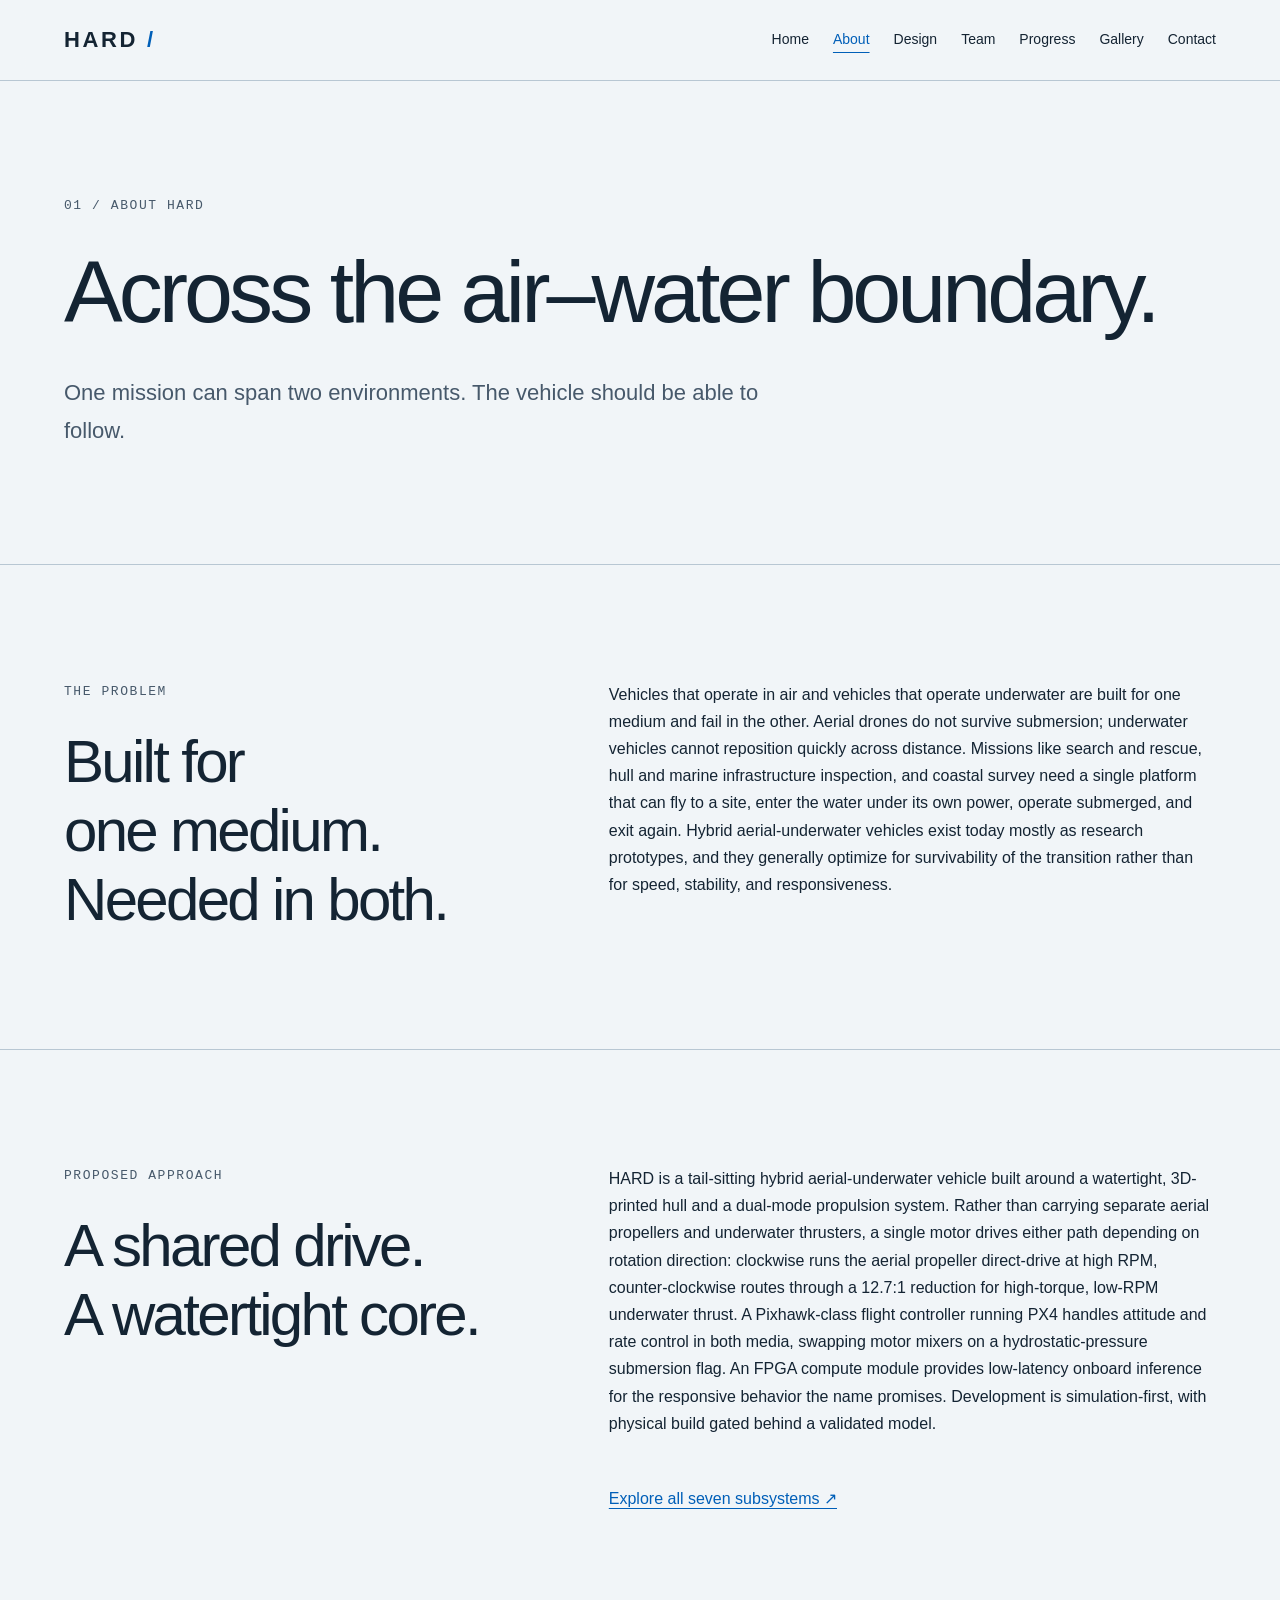
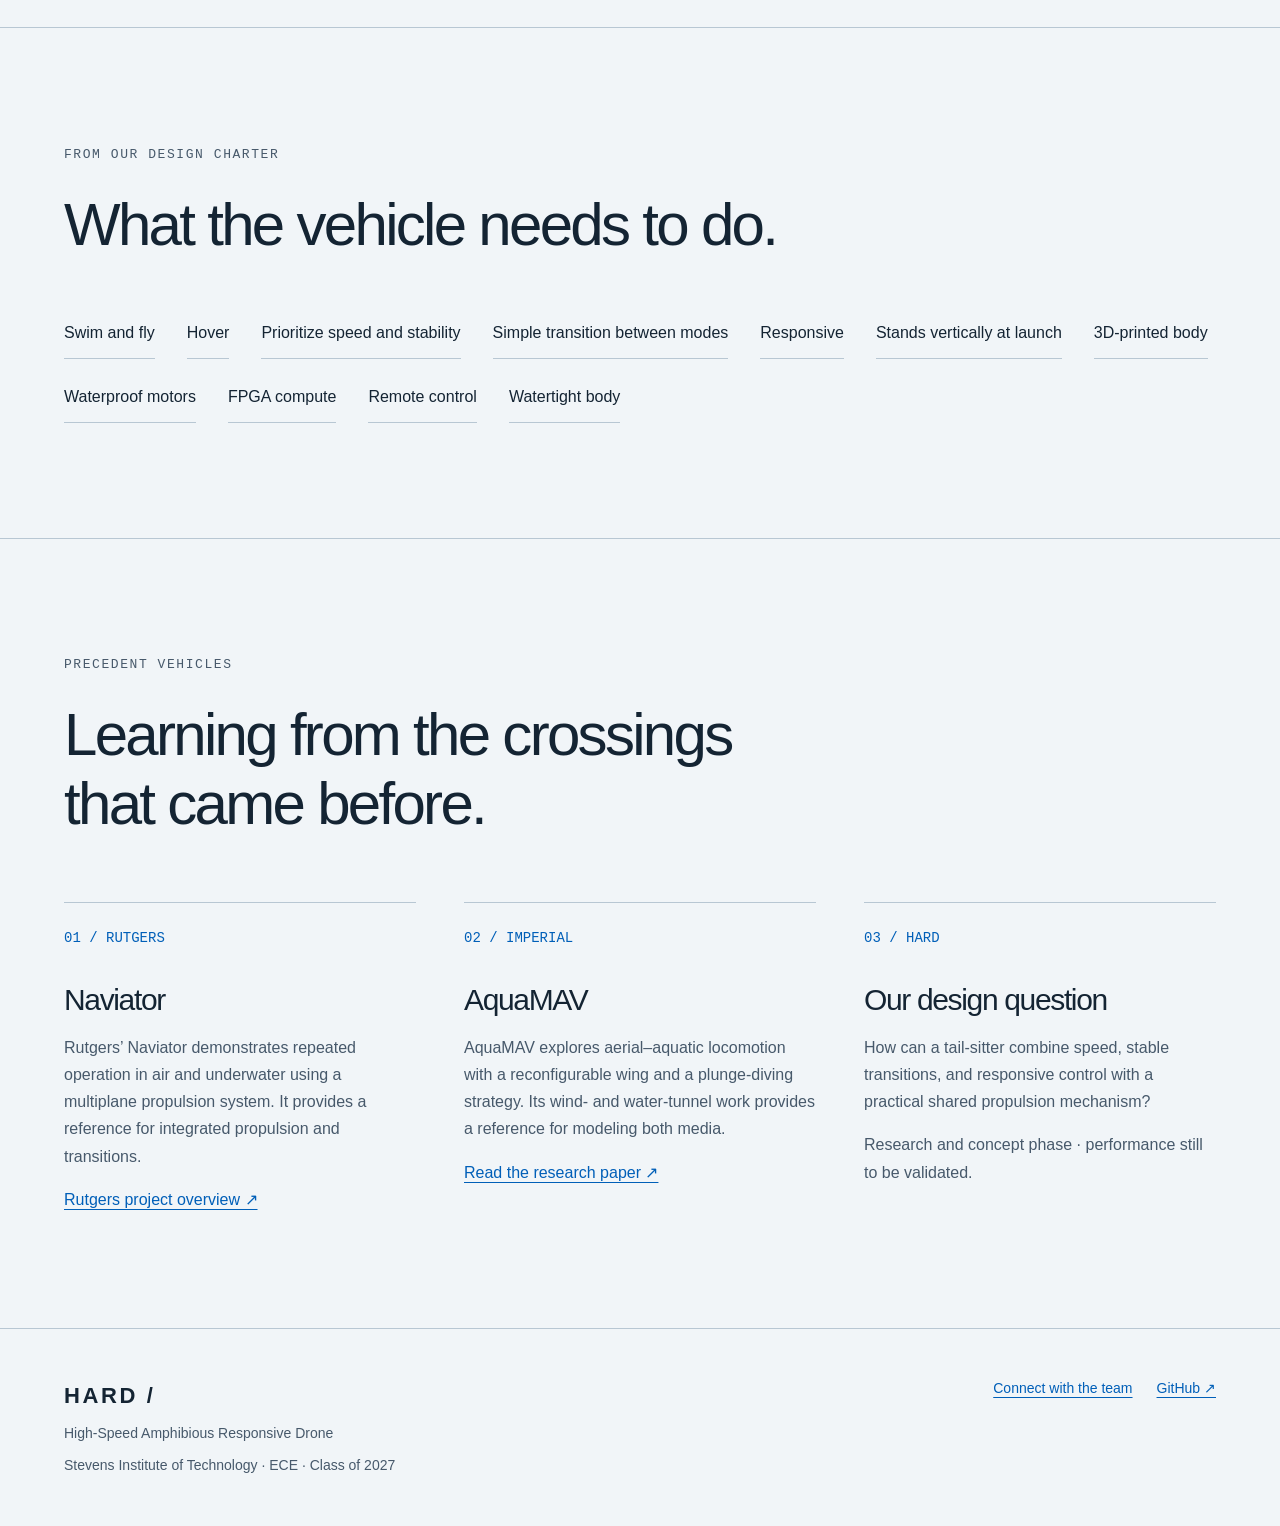
==== about.html @ c936ba47 "Build HARD senior design static website with data-driven content and accessible gallery" ====
<!doctype html>
<html lang="en">
<head>
  <meta charset="utf-8">
  <meta name="viewport" content="width=device-width, initial-scale=1">
  <title>The mission | HARD</title>
  <meta name="description" content="Why HARD is exploring an amphibious drone: the problem, proposed approach, design requirements, and aerial-underwater precedents.">
  <meta property="og:type" content="website">
  <meta property="og:title" content="The mission | HARD">
  <meta property="og:description" content="Why HARD is exploring an amphibious drone: the problem, proposed approach, design requirements, and aerial-underwater precedents.">
  <meta property="og:image" content="https://lennyyanza.github.io/hard-drone/assets/img/social-preview.png">
  <meta property="og:image:alt" content="HARD — High-Speed Amphibious Responsive Drone. Stevens Institute of Technology, Class of 2027.">
  <meta property="og:url" content="https://lennyyanza.github.io/hard-drone/about.html">
  <meta name="theme-color" content="#0a0c10">
  <link rel="canonical" href="https://lennyyanza.github.io/hard-drone/about.html">
  <link rel="icon" type="image/svg+xml" href="assets/img/favicon.svg">
  <link rel="stylesheet" href="assets/css/reset.css">
  <link rel="stylesheet" href="assets/css/theme.css">
  <link rel="stylesheet" href="assets/css/main.css">
  <script src="assets/js/include.js" defer></script>
  <script src="assets/js/reveal.js" defer></script>
</head>
<body>
  <a class="skip-link" href="#main">Skip to content</a>
  <header class="site-header" id="site-header"></header>
  <main id="main" tabindex="-1">
<section class="page-heading container">
      <p class="eyebrow">01 / About HARD</p>
      <h1>Across the air–water boundary.</h1>
      <p class="lead">One mission can span two environments. The vehicle should be able to follow.</p>
    </section>
    <section class="section rule"><div class="container split reveal"><div><p class="eyebrow">The problem</p><h2>Built for one medium.<br>Needed in both.</h2></div><div><!-- DRAFT: team to review --><p>Vehicles that operate in air and vehicles that operate underwater are built for one medium and fail in the other. Aerial drones do not survive submersion; underwater vehicles cannot reposition quickly across distance. Missions like search and rescue, hull and marine infrastructure inspection, and coastal survey need a single platform that can fly to a site, enter the water under its own power, operate submerged, and exit again. Hybrid aerial-underwater vehicles exist today mostly as research prototypes, and they generally optimize for survivability of the transition rather than for speed, stability, and responsiveness.</p></div></div></section>
    <section class="section rule"><div class="container split reveal"><div><p class="eyebrow">Proposed approach</p><h2>A shared drive.<br>A watertight core.</h2></div><div><!-- DRAFT: team to review --><p>HARD is a tail-sitting hybrid aerial-underwater vehicle built around a watertight, 3D-printed hull and a dual-mode propulsion system. Rather than carrying separate aerial propellers and underwater thrusters, a single motor drives either path depending on rotation direction: clockwise runs the aerial propeller direct-drive at high RPM, counter-clockwise routes through a 12.7:1 reduction for high-torque, low-RPM underwater thrust. A Pixhawk-class flight controller running PX4 handles attitude and rate control in both media, swapping motor mixers on a hydrostatic-pressure submersion flag. An FPGA compute module provides low-latency onboard inference for the responsive behavior the name promises. Development is simulation-first, with physical build gated behind a validated model.</p><div class="actions"><a href="design.html">Explore all seven subsystems ↗</a></div></div></div></section>
    <section class="section rule"><div class="container reveal"><p class="eyebrow">From our design charter</p><h2>What the vehicle needs to do.</h2><ul class="requirements"><li>Swim and fly</li><li>Hover</li><li>Prioritize speed and stability</li><li>Simple transition between modes</li><li>Responsive</li><li>Stands vertically at launch</li><li>3D-printed body</li><li>Waterproof motors</li><li>FPGA compute</li><li>Remote control</li><li>Watertight body</li></ul></div></section>
    <section class="section rule"><div class="container"><p class="eyebrow">Precedent vehicles</p><h2>Learning from the crossings<br>that came before.</h2><div class="feature-grid precedents">
      <article class="reveal"><span class="number">01 / RUTGERS</span><h3>Naviator</h3><p>Rutgers’ Naviator demonstrates repeated operation in air and underwater using a multiplane propulsion system. It provides a reference for integrated propulsion and transitions.</p><p><a href="https://soe.rutgers.edu/news/rutgers-inventors-receive-edison-patent-award">Rutgers project overview ↗</a></p></article>
      <article class="reveal"><span class="number">02 / IMPERIAL</span><h3>AquaMAV</h3><p>AquaMAV explores aerial–aquatic locomotion with a reconfigurable wing and a plunge-diving strategy. Its wind- and water-tunnel work provides a reference for modeling both media.</p><p><a href="https://doi.org/10.1098/rsfs.2016.0085">Read the research paper ↗</a></p></article>
      <article class="reveal"><span class="number">03 / HARD</span><h3>Our design question</h3><p>How can a tail-sitter combine speed, stable transitions, and responsive control with a practical shared propulsion mechanism?</p><p class="muted">Research and concept phase · performance still to be validated.</p></article>
    </div></div></section>
    <noscript><div class="container section"><p>This site uses JavaScript to load navigation, team, gallery, design, and progress data. Please enable JavaScript to see that content.</p><p><a href="index.html">Home</a> · <a href="about.html">About</a> · <a href="design.html">Design</a> · <a href="team.html">Team</a> · <a href="progress.html">Progress</a> · <a href="gallery.html">Gallery</a> · <a href="contact.html">Contact</a></p></div></noscript>
  </main>
  <footer class="site-footer" id="site-footer"></footer>
</body>
</html>
---- assets/css/theme.css ----
/* Palette: edit these semantic colors to restyle the entire site. */
:root {
  color-scheme: dark;
  --canvas: #0a0c10;
  --hero-canvas: #0a0c10;
  --surface: #101720;
  --text: #e9edf2;
  --muted: #a9b5c4;
  --accent: #4da6ff;
  --line: #303d4c;
  --nav-bg: #0a0c10e8;
  --mesh: #163d60;
  --mesh-deep: #102736;
  --overlay: #05080deF;
  --hero-text: #e9edf2;
  --hero-muted: #b7c8d9;
  --hero-line: #3b607a;
  --hero-accent: #74bdff;
  --transparent: transparent;
  /* Type: system fonts only; sizes respond without a build step. */
  --font: -apple-system, BlinkMacSystemFont, "Segoe UI", sans-serif;
  --mono: ui-monospace, SFMono-Regular, Consolas, monospace;
  --text-xs: 0.8125rem;
  --text-sm: 0.875rem;
  --text-base: 1rem;
  --text-lead: clamp(1.125rem, 2vw, 1.375rem);
  --text-h3: clamp(1.375rem, 3vw, 1.875rem);
  --text-h2: clamp(2rem, 4.8vw, 3.75rem);
  --text-title: clamp(2.75rem, 7vw, 5.5rem);
  --text-hero: clamp(2.5rem, 8vw, 6.5rem);
  --weight-light: 300;
  --weight-normal: 400;
  --weight-medium: 500;
  --weight-bold: 600;
  --leading-tight: 1.05;
  --leading-heading: 1.15;
  --leading-body: 1.7;
  --tracking-tight: -0.045em;
  --tracking-label: 0.12em;
  /* Spacing, dimensions, and rules: use these in main.css. */
  --zero: 0;
  --space-1: 0.25rem;
  --space-2: 0.5rem;
  --space-3: 0.75rem;
  --space-4: 1rem;
  --space-5: 1.5rem;
  --space-6: 2rem;
  --space-7: 3rem;
  --space-8: 4rem;
  --space-9: 6rem;
  --space-10: 8rem;
  --gutter: clamp(1.25rem, 5vw, 4rem);
  --section-space: clamp(4rem, 9vw, 8rem);
  --content-width: 75rem;
  --copy-width: 45rem;
  --hero-copy: 58rem;
  --nav-height: 5rem;
  --control-size: 2.75rem;
  --rule: 1px;
  --focus-width: 2px;
  --focus-offset: 5px;
  --radius: 0.25rem;
  --pill: 100vmax;
  --reveal-offset: 20px;
  --drift-x: 1.25rem;
  --drift-y: -0.75rem;
  --duration-fast: 180ms;
  --duration-reveal: 600ms;
  --duration-drift: 16000ms;
  --ease: cubic-bezier(0.2, 0.65, 0.3, 1);
  --hero-height: 53rem;
  --hero-min-height: 46rem;
  --hero-graphic: 49rem;
  --hero-graphic-mobile: 30rem;
  --hero-graphic-offset: -13rem;
  --hero-graphic-top: 5rem;
  --hero-graphic-top-mobile: 9rem;
  --grid-size: 3rem;
  --dialog-width: 68rem;
}
/* Light mode changes tokens only; hero retains its deliberate deep-water palette. */
@media (prefers-color-scheme: light) {
  :root {
    color-scheme: light;
    --canvas: #f1f5f8;
    --surface: #e3ebf1;
    --text: #142433;
    --muted: #47596b;
    --accent: #005fb8;
    --line: #b8c7d3;
    --nav-bg: #f1f5f8ed;
  }
}
---- assets/css/main.css ----
/* Foundation: global type, links, and keyboard navigation. */
html { scroll-behavior: smooth; scroll-padding-top: var(--nav-height); }
body { background: var(--canvas); color: var(--text); font: var(--text-base)/var(--leading-body) var(--font); }
a { color: var(--accent); text-underline-offset: var(--space-1); }
a:hover { text-decoration-thickness: var(--focus-width); }
:focus-visible { outline: var(--focus-width) solid var(--accent); outline-offset: var(--focus-offset); }
button { color: inherit; }
h1, h2, h3 { font-weight: var(--weight-light); line-height: var(--leading-heading); letter-spacing: var(--tracking-tight); text-wrap: balance; }
h1 { font-size: var(--text-title); }
h2 { font-size: var(--text-h2); }
h3 { font-size: var(--text-h3); }
p { max-width: var(--copy-width); }
p + p { margin-top: var(--space-5); }
.container { width: min(calc(100% - var(--gutter) * 2), var(--content-width)); margin-inline: auto; }
.section { padding-block: var(--section-space); }
.rule { border-top: var(--rule) solid var(--line); }
.eyebrow { color: var(--muted); font: var(--text-xs)/var(--leading-body) var(--mono); letter-spacing: var(--tracking-label); text-transform: uppercase; margin-bottom: var(--space-5); }
.lead { color: var(--muted); font-size: var(--text-lead); margin-top: var(--space-6); }
.muted { color: var(--muted); }
.skip-link { position: fixed; top: var(--space-4); left: var(--space-4); z-index: 100; padding: var(--space-3) var(--space-5); background: var(--canvas); transform: translateY(-200%); }
.skip-link:focus { transform: translateY(0); }
/* Shared header: all page links are edited in partials/header.html. */
.site-header { position: fixed; inset: var(--zero) var(--zero) auto; z-index: 20; min-height: var(--nav-height); background: var(--canvas); border-bottom: var(--rule) solid var(--transparent); transition: background var(--duration-fast), border-color var(--duration-fast); }
.home .site-header:not(.is-scrolled):not(.menu-open) { background: var(--transparent); color: var(--hero-text); }
.site-header.is-scrolled { background: var(--nav-bg); backdrop-filter: blur(var(--space-3)); border-color: var(--line); }
.nav-shell { min-height: var(--nav-height); display: flex; align-items: center; justify-content: space-between; gap: var(--space-5); }
.brand { font-size: var(--text-lead); font-weight: var(--weight-bold); color: inherit; text-decoration: none; letter-spacing: var(--tracking-label); }
.brand span { color: var(--accent); }
.nav-links { display: none; list-style: none; margin: var(--zero); padding: var(--space-4) var(--gutter) var(--space-6); position: absolute; top: 100%; left: var(--zero); width: 100%; background: var(--canvas); color: var(--text); border-bottom: var(--rule) solid var(--line); }
.nav-links.is-open { display: grid; gap: var(--space-2); }
.nav-links a { display: block; padding-block: var(--space-2); color: inherit; text-decoration: none; font-size: var(--text-sm); }
.nav-links a[aria-current] { color: var(--accent); text-decoration: underline; text-underline-offset: var(--space-2); }
.menu-toggle { background: var(--transparent); border: var(--rule) solid var(--line); padding: var(--space-2) var(--space-4); border-radius: var(--radius); min-height: var(--control-size); }
/* Hero: a media wrapper makes the generated scene replaceable in one line. */
.hero { position: relative; overflow: hidden; min-height: var(--hero-min-height); height: min(100svh, var(--hero-height)); background: var(--hero-canvas); color: var(--hero-text); display: flex; align-items: center; }
.hero-media { position: absolute; inset: var(--zero); overflow: hidden; }
.hero-media > video, .hero-media > img:not(.hero-wireframe) { width: 100%; height: 100%; object-fit: cover; }
.hero-mesh { position: absolute; inset: var(--zero); background: radial-gradient(ellipse at 80% 36%, var(--mesh), var(--transparent) 53%), radial-gradient(ellipse at 55% 100%, var(--mesh-deep), var(--transparent) 65%); animation: mesh-drift var(--duration-drift) ease-in-out infinite alternate; }
.hero-wireframe { position: absolute; width: var(--hero-graphic-mobile); max-width: none; right: var(--hero-graphic-offset); top: var(--hero-graphic-top-mobile); opacity: 0.65; animation: wire-drift var(--duration-drift) ease-in-out infinite alternate; }
.hero-boundary { position: absolute; top: 61%; width: 100%; border-top: var(--rule) solid var(--hero-line); height: 39%; background: linear-gradient(var(--transparent), var(--mesh-deep)); }
.hero-content { position: relative; z-index: 1; padding-top: var(--space-9); padding-bottom: var(--space-10); pointer-events: none; }
.hero-content a { pointer-events: auto; }
.hero h1 { font-size: var(--text-hero); max-width: var(--hero-copy); line-height: var(--leading-tight); }
.hero h1 em { color: var(--hero-accent); font-style: normal; }
.hero .eyebrow, .hero .lead { color: var(--hero-muted); }
.hero .lead { max-width: var(--copy-width); font-size: var(--text-base); }
.hero-meta { position: absolute; inset: auto var(--zero) var(--space-6); display: flex; justify-content: space-between; flex-wrap: wrap; gap: var(--space-3); font: var(--text-xs)/var(--leading-body) var(--mono); color: var(--hero-muted); }
.actions { display: flex; flex-wrap: wrap; gap: var(--space-5); margin-top: var(--space-7); }
.button { display: inline-flex; align-items: center; justify-content: center; gap: var(--space-5); min-height: var(--control-size); padding: var(--space-3) var(--space-5); border: var(--rule) solid var(--line); border-radius: var(--radius); color: var(--text); background: var(--transparent); text-decoration: none; font-size: var(--text-sm); }
.button-primary { color: var(--canvas); background: var(--accent); border-color: var(--accent); }
.hero .button { color: var(--hero-text); border-color: var(--hero-line); }
.hero .button-primary { background: var(--hero-accent); color: var(--hero-canvas); }
/* Editorial layout: separate content with space and hairline rules. */
.page-heading { padding-top: calc(var(--nav-height) + var(--section-space)); padding-bottom: var(--section-space); }
.split { display: grid; gap: var(--space-7); }
.stack > * + * { margin-top: var(--space-6); }
.feature-grid { display: grid; gap: var(--space-7); margin-top: var(--space-8); }
.feature-grid article { border-top: var(--rule) solid var(--line); padding-top: var(--space-5); }
.feature-grid p { color: var(--muted); margin-top: var(--space-4); }
.number { display: block; color: var(--accent); font: var(--text-sm)/var(--leading-body) var(--mono); margin-bottom: var(--space-6); }
.requirements { list-style: none; display: flex; flex-wrap: wrap; gap: var(--space-3) var(--space-6); margin: var(--space-7) var(--zero) var(--zero); padding: var(--zero); }
.requirements li { padding-block: var(--space-3); border-bottom: var(--rule) solid var(--line); }
.subsystem { padding-block: var(--space-7); border-top: var(--rule) solid var(--line); display: grid; gap: var(--space-6); scroll-margin-top: var(--nav-height); }
.subsystem p { color: var(--muted); }
.subsystem .summary { color: var(--text); font-size: var(--text-lead); margin-bottom: var(--space-5); }
.subsystem-nav { display: flex; flex-wrap: wrap; gap: var(--space-3) var(--space-6); margin-top: var(--space-7); }
/* Team: initial portraits can be replaced by photos in data/team.json. */
.team-grid { display: grid; gap: var(--space-8) var(--space-6); }
.portrait { position: relative; background: var(--surface); aspect-ratio: 1; display: grid; place-items: center; margin-bottom: var(--space-6); overflow: hidden; }
.portrait img { width: 100%; height: 100%; object-fit: cover; position: absolute; inset: var(--zero); }
.initials { font-size: var(--text-title); color: var(--muted); font-weight: var(--weight-light); }
.team-card .eyebrow { margin: var(--space-3) var(--zero); }
.team-card .profile-link { display: inline-block; padding-block: var(--space-3); margin-top: var(--space-3); }
/* Timeline: statuses include words, so color is never the sole signal. */
.timeline { list-style: none; padding: var(--zero); margin: var(--zero); }
.milestone { border-top: var(--rule) solid var(--line); padding-block: var(--space-6); display: grid; gap: var(--space-5); }
.milestone p { margin-top: var(--space-3); color: var(--muted); }
.status { display: inline-block; font: var(--text-sm)/var(--leading-body) var(--mono); color: var(--muted); margin-top: var(--space-3); }
.status.complete, .status.in-progress { color: var(--accent); }
/* Gallery: filter buttons, technical placeholders, and native modal dialog. */
.filters { display: flex; flex-wrap: wrap; gap: var(--space-2); margin-bottom: var(--space-6); }
.filter { border: var(--rule) solid var(--line); background: var(--transparent); padding: var(--space-2) var(--space-5); border-radius: var(--pill); min-height: var(--control-size); }
.filter[aria-pressed="true"] { background: var(--accent); color: var(--canvas); border-color: var(--accent); }
.gallery-count { color: var(--muted); font-size: var(--text-sm); margin-bottom: var(--space-6); }
.gallery-grid { display: grid; gap: var(--space-7) var(--space-6); }
.gallery-open { display: block; border: var(--zero); padding: var(--zero); width: 100%; background: var(--surface); }
.blueprint { display: grid; place-items: center; aspect-ratio: 4 / 3; background-color: var(--surface); background-image: linear-gradient(var(--line) var(--rule), var(--transparent) var(--rule)), linear-gradient(90deg, var(--line) var(--rule), var(--transparent) var(--rule)); background-size: var(--grid-size) var(--grid-size); color: var(--muted); }
.blueprint img { width: 100%; height: 100%; object-fit: cover; }
.gallery-grid figcaption { margin-top: var(--space-4); color: var(--muted); font-size: var(--text-sm); }
.lightbox { width: min(calc(100% - var(--gutter)), var(--dialog-width)); max-height: 90svh; padding: var(--space-5); background: var(--canvas); color: var(--text); border: var(--rule) solid var(--line); border-radius: var(--radius); }
.lightbox::backdrop { background: var(--overlay); }
.lightbox-bar { display: flex; align-items: center; justify-content: space-between; gap: var(--space-5); margin-bottom: var(--space-4); }
.lightbox h2 { font-size: var(--text-lead); }
.lightbox .blueprint { aspect-ratio: auto; min-height: 35svh; }
.lightbox img { max-height: 65svh; width: 100%; object-fit: contain; }
.lightbox figcaption { margin-top: var(--space-4); }
.lightbox-controls { display: flex; justify-content: space-between; gap: var(--space-4); margin-top: var(--space-5); }
body.modal-open { overflow: hidden; }
/* Shared footer and useful empty/error states. */
.site-footer { border-top: var(--rule) solid var(--line); padding-block: var(--space-7); }
.footer-grid { display: flex; flex-wrap: wrap; justify-content: space-between; gap: var(--space-6); }
.footer-grid p { color: var(--muted); font-size: var(--text-sm); margin-top: var(--space-2); }
.footer-links { display: flex; flex-wrap: wrap; gap: var(--space-5); align-items: flex-start; font-size: var(--text-sm); }
.load-error { padding-block: var(--space-5); color: var(--muted); }
/* Motion stays progressive: content is visible if JavaScript fails. */
.reveal.is-pending { opacity: 0; transform: translateY(var(--reveal-offset)); }
.reveal { transition: opacity var(--duration-reveal) var(--ease), transform var(--duration-reveal) var(--ease); }
@keyframes mesh-drift { to { transform: scale(1.08) translateX(var(--drift-x)); } }
@keyframes wire-drift { to { transform: translate(var(--drift-x), var(--drift-y)) rotate(2deg); } }
/* Layout breakpoint: 768px matches the navigation media query in include.js. */
@media (min-width: 768px) {
  .menu-toggle { display: none; }
  .nav-links, .nav-links.is-open { display: flex; position: static; width: auto; background: var(--transparent); color: inherit; border: var(--zero); padding: var(--zero); gap: var(--space-5); }
  .split { grid-template-columns: 0.85fr 1.15fr; gap: var(--space-9); }
  .feature-grid { grid-template-columns: repeat(3, 1fr); }
  .team-grid, .gallery-grid { grid-template-columns: repeat(2, 1fr); }
  .subsystem { grid-template-columns: 1fr 1.4fr; gap: var(--space-8); }
  .milestone { grid-template-columns: 1fr 2fr; }
  .hero-wireframe { width: var(--hero-graphic); right: var(--zero); top: var(--hero-graphic-top); }
}
/* Respect motion preferences for all transitions and decorative animation. */
@media (prefers-reduced-motion: reduce) {
  html { scroll-behavior: auto; }
  *, *::before, *::after { animation: none !important; transition: none !important; }
  .reveal.is-pending { opacity: 1; transform: none; }
}

/* Data section headings stay subordinate to page titles. */
.team-card h2, .milestone h2, .subsystem h2 { font-size: var(--text-h3); }
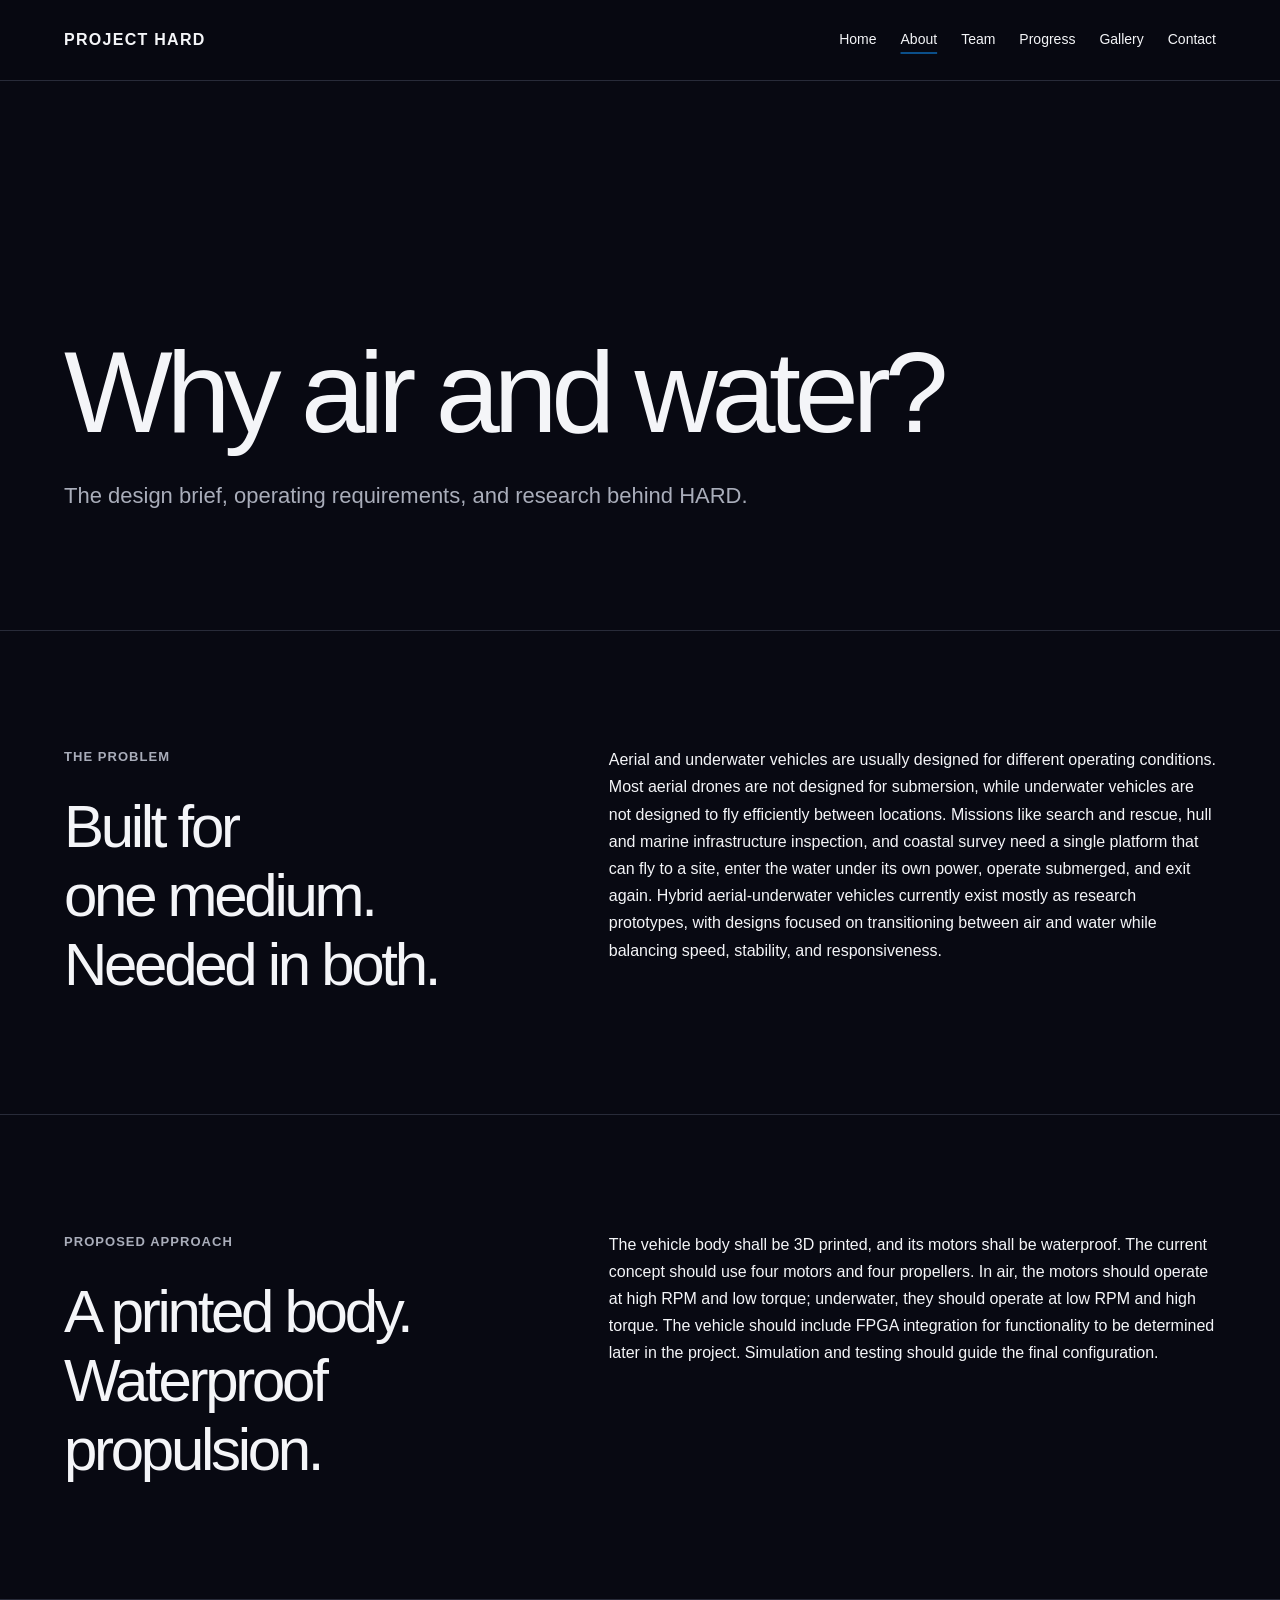
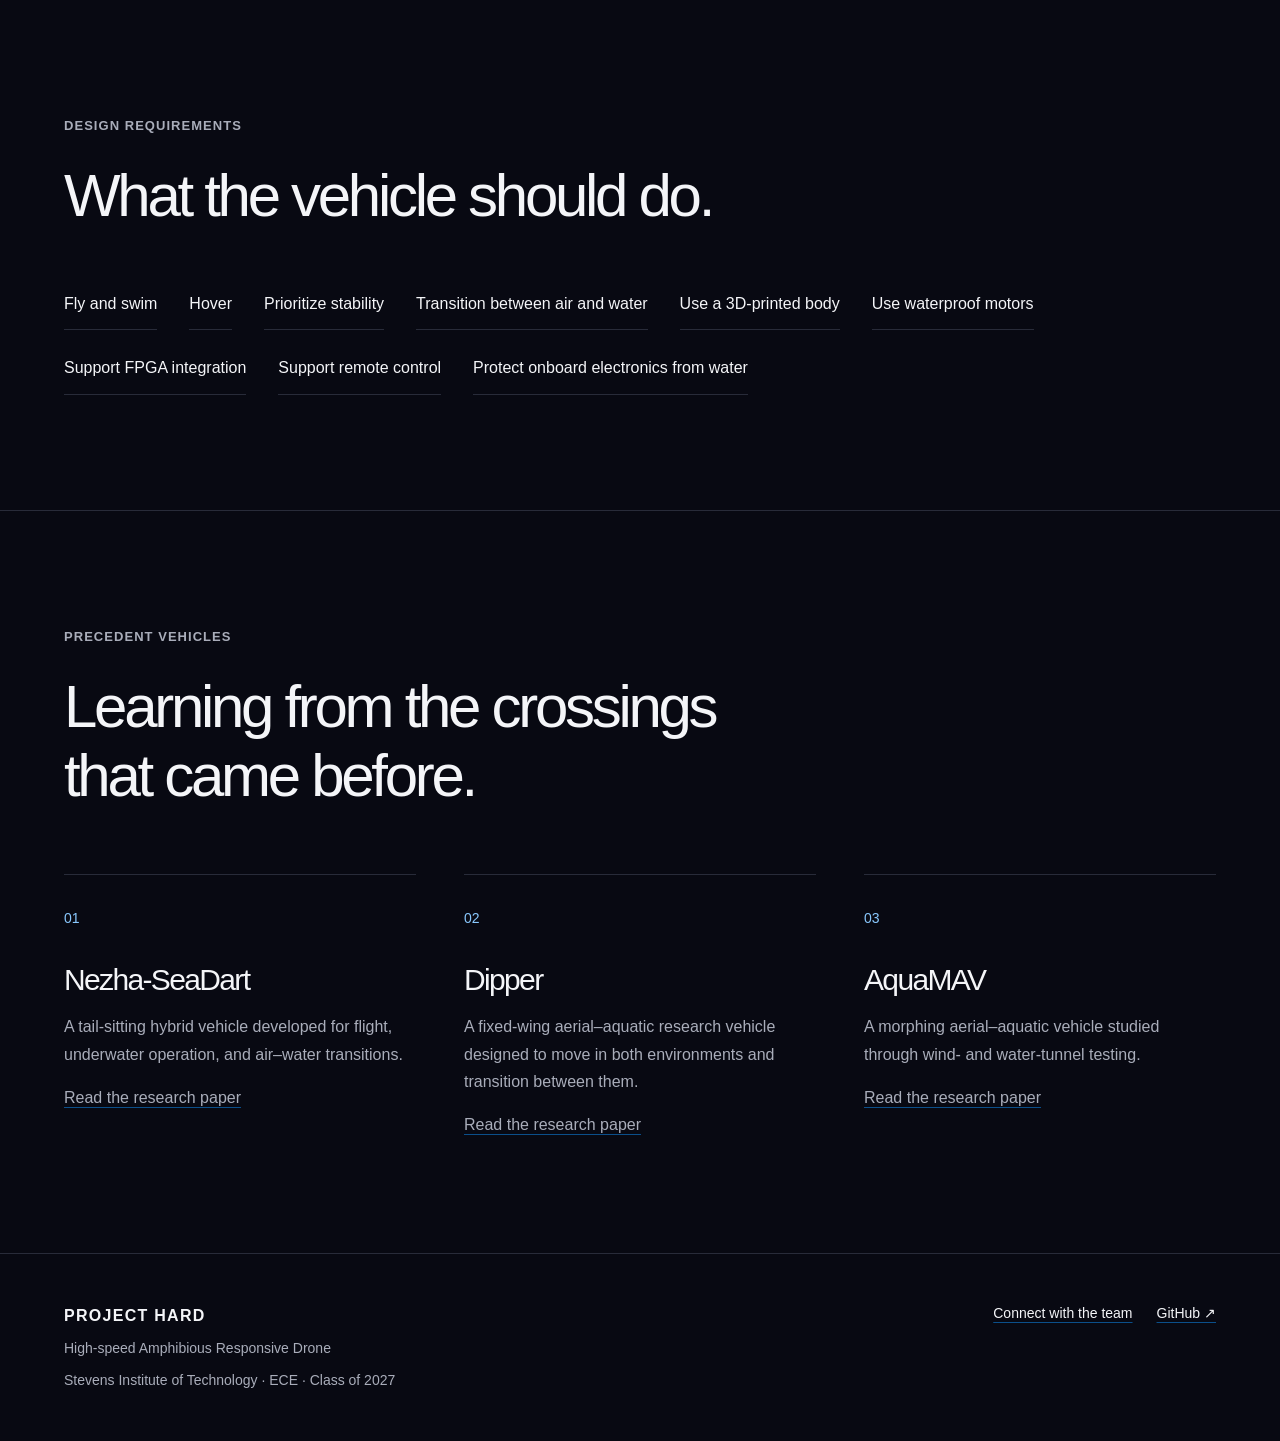
==== commit 9e519ba9: "Refresh project site design and content" ====
--- a/about.html
+++ b/about.html
@@ -8,11 +8,11 @@
   <meta property="og:type" content="website">
   <meta property="og:title" content="The mission | HARD">
   <meta property="og:description" content="Why HARD is exploring an amphibious drone: the problem, proposed approach, design requirements, and aerial-underwater precedents.">
-  <meta property="og:image" content="https://lennyyanza.github.io/hard-drone/assets/img/social-preview.png">
-  <meta property="og:image:alt" content="HARD — High-Speed Amphibious Responsive Drone. Stevens Institute of Technology, Class of 2027.">
-  <meta property="og:url" content="https://lennyyanza.github.io/hard-drone/about.html">
-  <meta name="theme-color" content="#0a0c10">
-  <link rel="canonical" href="https://lennyyanza.github.io/hard-drone/about.html">
+  <meta property="og:image" content="https://lennyyanza.github.io/teamhard/assets/img/social-preview.png">
+  <meta property="og:image:alt" content="HARD — High-speed Amphibious Responsive Drone. Stevens Institute of Technology, Class of 2027.">
+  <meta property="og:url" content="https://lennyyanza.github.io/teamhard/about.html">
+  <meta name="theme-color" content="#080912">
+  <link rel="canonical" href="https://lennyyanza.github.io/teamhard/about.html">
   <link rel="icon" type="image/svg+xml" href="assets/img/favicon.svg">
   <link rel="stylesheet" href="assets/css/reset.css">
   <link rel="stylesheet" href="assets/css/theme.css">
@@ -25,19 +25,18 @@
   <header class="site-header" id="site-header"></header>
   <main id="main" tabindex="-1">
 <section class="page-heading container">
-      <p class="eyebrow">01 / About HARD</p>
-      <h1>Across the air–water boundary.</h1>
-      <p class="lead">One mission can span two environments. The vehicle should be able to follow.</p>
+      <h1>Why air and water?</h1>
+      <p class="lead">The design brief, operating requirements, and research behind HARD.</p>
     </section>
-    <section class="section rule"><div class="container split reveal"><div><p class="eyebrow">The problem</p><h2>Built for one medium.<br>Needed in both.</h2></div><div><!-- DRAFT: team to review --><p>Vehicles that operate in air and vehicles that operate underwater are built for one medium and fail in the other. Aerial drones do not survive submersion; underwater vehicles cannot reposition quickly across distance. Missions like search and rescue, hull and marine infrastructure inspection, and coastal survey need a single platform that can fly to a site, enter the water under its own power, operate submerged, and exit again. Hybrid aerial-underwater vehicles exist today mostly as research prototypes, and they generally optimize for survivability of the transition rather than for speed, stability, and responsiveness.</p></div></div></section>
-    <section class="section rule"><div class="container split reveal"><div><p class="eyebrow">Proposed approach</p><h2>A shared drive.<br>A watertight core.</h2></div><div><!-- DRAFT: team to review --><p>HARD is a tail-sitting hybrid aerial-underwater vehicle built around a watertight, 3D-printed hull and a dual-mode propulsion system. Rather than carrying separate aerial propellers and underwater thrusters, a single motor drives either path depending on rotation direction: clockwise runs the aerial propeller direct-drive at high RPM, counter-clockwise routes through a 12.7:1 reduction for high-torque, low-RPM underwater thrust. A Pixhawk-class flight controller running PX4 handles attitude and rate control in both media, swapping motor mixers on a hydrostatic-pressure submersion flag. An FPGA compute module provides low-latency onboard inference for the responsive behavior the name promises. Development is simulation-first, with physical build gated behind a validated model.</p><div class="actions"><a href="design.html">Explore all seven subsystems ↗</a></div></div></div></section>
-    <section class="section rule"><div class="container reveal"><p class="eyebrow">From our design charter</p><h2>What the vehicle needs to do.</h2><ul class="requirements"><li>Swim and fly</li><li>Hover</li><li>Prioritize speed and stability</li><li>Simple transition between modes</li><li>Responsive</li><li>Stands vertically at launch</li><li>3D-printed body</li><li>Waterproof motors</li><li>FPGA compute</li><li>Remote control</li><li>Watertight body</li></ul></div></section>
+    <section class="section rule"><div class="container split reveal"><div><p class="eyebrow">The problem</p><h2>Built for one medium.<br>Needed in both.</h2></div><div><!-- DRAFT: team to review --><p>Aerial and underwater vehicles are usually designed for different operating conditions. Most aerial drones are not designed for submersion, while underwater vehicles are not designed to fly efficiently between locations. Missions like search and rescue, hull and marine infrastructure inspection, and coastal survey need a single platform that can fly to a site, enter the water under its own power, operate submerged, and exit again. Hybrid aerial-underwater vehicles currently exist mostly as research prototypes, with designs focused on transitioning between air and water while balancing speed, stability, and responsiveness.</p></div></div></section>
+    <section class="section rule"><div class="container split reveal"><div><p class="eyebrow">Proposed approach</p><h2>A printed body.<br>Waterproof propulsion.</h2></div><div><!-- DRAFT: team to review --><p>The vehicle body shall be 3D printed, and its motors shall be waterproof. The current concept should use four motors and four propellers. In air, the motors should operate at high RPM and low torque; underwater, they should operate at low RPM and high torque. The vehicle should include FPGA integration for functionality to be determined later in the project. Simulation and testing should guide the final configuration.</p></div></div></section>
+    <section class="section rule"><div class="container reveal"><p class="eyebrow">Design requirements</p><h2>What the vehicle should do.</h2><ul class="requirements"><li>Fly and swim</li><li>Hover</li><li>Prioritize stability</li><li>Transition between air and water</li><li>Use a 3D-printed body</li><li>Use waterproof motors</li><li>Support FPGA integration</li><li>Support remote control</li><li>Protect onboard electronics from water</li></ul></div></section>
     <section class="section rule"><div class="container"><p class="eyebrow">Precedent vehicles</p><h2>Learning from the crossings<br>that came before.</h2><div class="feature-grid precedents">
-      <article class="reveal"><span class="number">01 / RUTGERS</span><h3>Naviator</h3><p>Rutgers’ Naviator demonstrates repeated operation in air and underwater using a multiplane propulsion system. It provides a reference for integrated propulsion and transitions.</p><p><a href="https://soe.rutgers.edu/news/rutgers-inventors-receive-edison-patent-award">Rutgers project overview ↗</a></p></article>
-      <article class="reveal"><span class="number">02 / IMPERIAL</span><h3>AquaMAV</h3><p>AquaMAV explores aerial–aquatic locomotion with a reconfigurable wing and a plunge-diving strategy. Its wind- and water-tunnel work provides a reference for modeling both media.</p><p><a href="https://doi.org/10.1098/rsfs.2016.0085">Read the research paper ↗</a></p></article>
-      <article class="reveal"><span class="number">03 / HARD</span><h3>Our design question</h3><p>How can a tail-sitter combine speed, stable transitions, and responsive control with a practical shared propulsion mechanism?</p><p class="muted">Research and concept phase · performance still to be validated.</p></article>
+      <article class="reveal"><span class="number">01</span><h3>Nezha-SeaDart</h3><p>A tail-sitting hybrid vehicle developed for flight, underwater operation, and air–water transitions.</p><p><a href="https://doi.org/10.1002/rob.22399">Read the research paper</a></p></article>
+      <article class="reveal"><span class="number">02</span><h3>Dipper</h3><p>A fixed-wing aerial–aquatic research vehicle designed to move in both environments and transition between them.</p><p><a href="https://doi.org/10.15607/RSS.2021.XVII.048">Read the research paper</a></p></article>
+      <article class="reveal"><span class="number">03</span><h3>AquaMAV</h3><p>A morphing aerial–aquatic vehicle studied through wind- and water-tunnel testing.</p><p><a href="https://doi.org/10.1098/rsfs.2016.0085">Read the research paper</a></p></article>
     </div></div></section>
-    <noscript><div class="container section"><p>This site uses JavaScript to load navigation, team, gallery, design, and progress data. Please enable JavaScript to see that content.</p><p><a href="index.html">Home</a> · <a href="about.html">About</a> · <a href="design.html">Design</a> · <a href="team.html">Team</a> · <a href="progress.html">Progress</a> · <a href="gallery.html">Gallery</a> · <a href="contact.html">Contact</a></p></div></noscript>
+    <noscript><div class="container section"><p>This site uses JavaScript to load navigation, team, gallery, and progress data. Please enable JavaScript to see that content.</p><p><a href="index.html">Home</a> · <a href="about.html">About</a> · <a href="team.html">Team</a> · <a href="progress.html">Progress</a> · <a href="gallery.html">Gallery</a> · <a href="contact.html">Contact</a></p></div></noscript>
   </main>
   <footer class="site-footer" id="site-footer"></footer>
 </body>
--- a/assets/css/theme.css
+++ b/assets/css/theme.css
@@ -1,42 +1,43 @@
 /* Palette: edit these semantic colors to restyle the entire site. */
 :root {
   color-scheme: dark;
-  --canvas: #0a0c10;
-  --hero-canvas: #0a0c10;
-  --surface: #101720;
-  --text: #e9edf2;
-  --muted: #a9b5c4;
-  --accent: #4da6ff;
-  --line: #303d4c;
-  --nav-bg: #0a0c10e8;
-  --mesh: #163d60;
-  --mesh-deep: #102736;
-  --overlay: #05080deF;
-  --hero-text: #e9edf2;
-  --hero-muted: #b7c8d9;
-  --hero-line: #3b607a;
-  --hero-accent: #74bdff;
+  --canvas: #080912;
+  --hero-canvas: #080912;
+  --surface: #11131e;
+  --text: #f4f5f8;
+  --muted: #a9adba;
+  --accent: #0b4f8a;
+  --accent-bright: #69b8ff;
+  --line: #282b39;
+  --nav-bg: #080912f2;
+  --mesh: #0b4f8a;
+  --mesh-deep: #07345f;
+  --overlay: #03040ae8;
+  --hero-text: #f4f5f8;
+  --hero-muted: #a9adba;
+  --hero-line: #323646;
+  --hero-accent: #8ac9ff;
   --transparent: transparent;
   /* Type: system fonts only; sizes respond without a build step. */
-  --font: -apple-system, BlinkMacSystemFont, "Segoe UI", sans-serif;
-  --mono: ui-monospace, SFMono-Regular, Consolas, monospace;
+  --font: "Helvetica Neue", Helvetica, Arial, sans-serif;
+  --mono: "Helvetica Neue", Helvetica, Arial, sans-serif;
   --text-xs: 0.8125rem;
   --text-sm: 0.875rem;
   --text-base: 1rem;
   --text-lead: clamp(1.125rem, 2vw, 1.375rem);
   --text-h3: clamp(1.375rem, 3vw, 1.875rem);
   --text-h2: clamp(2rem, 4.8vw, 3.75rem);
-  --text-title: clamp(2.75rem, 7vw, 5.5rem);
-  --text-hero: clamp(2.5rem, 8vw, 6.5rem);
-  --weight-light: 300;
+  --text-title: clamp(2.75rem, 6vw, 5.25rem);
+  --text-hero: clamp(3.25rem, 9vw, 7.75rem);
+  --weight-light: 500;
   --weight-normal: 400;
   --weight-medium: 500;
   --weight-bold: 600;
   --leading-tight: 1.05;
   --leading-heading: 1.15;
   --leading-body: 1.7;
-  --tracking-tight: -0.045em;
-  --tracking-label: 0.12em;
+  --tracking-tight: -0.055em;
+  --tracking-label: 0.08em;
   /* Spacing, dimensions, and rules: use these in main.css. */
   --zero: 0;
   --space-1: 0.25rem;
@@ -59,7 +60,7 @@
   --rule: 1px;
   --focus-width: 2px;
   --focus-offset: 5px;
-  --radius: 0.25rem;
+  --radius: 100vmax;
   --pill: 100vmax;
   --reveal-offset: 20px;
   --drift-x: 1.25rem;
@@ -68,8 +69,8 @@
   --duration-reveal: 600ms;
   --duration-drift: 16000ms;
   --ease: cubic-bezier(0.2, 0.65, 0.3, 1);
-  --hero-height: 53rem;
-  --hero-min-height: 46rem;
+  --hero-height: 50rem;
+  --hero-min-height: 42rem;
   --hero-graphic: 49rem;
   --hero-graphic-mobile: 30rem;
   --hero-graphic-offset: -13rem;
@@ -78,16 +79,3 @@
   --grid-size: 3rem;
   --dialog-width: 68rem;
 }
-/* Light mode changes tokens only; hero retains its deliberate deep-water palette. */
-@media (prefers-color-scheme: light) {
-  :root {
-    color-scheme: light;
-    --canvas: #f1f5f8;
-    --surface: #e3ebf1;
-    --text: #142433;
-    --muted: #47596b;
-    --accent: #005fb8;
-    --line: #b8c7d3;
-    --nav-bg: #f1f5f8ed;
-  }
-}
--- a/assets/css/main.css
+++ b/assets/css/main.css
@@ -1,9 +1,11 @@
 /* Foundation: global type, links, and keyboard navigation. */
 html { scroll-behavior: smooth; scroll-padding-top: var(--nav-height); }
+@view-transition { navigation: auto; }
+::view-transition-old(root), ::view-transition-new(root) { animation-duration: 260ms; animation-timing-function: var(--ease); }
 body { background: var(--canvas); color: var(--text); font: var(--text-base)/var(--leading-body) var(--font); }
-a { color: var(--accent); text-underline-offset: var(--space-1); }
-a:hover { text-decoration-thickness: var(--focus-width); }
-:focus-visible { outline: var(--focus-width) solid var(--accent); outline-offset: var(--focus-offset); }
+a { color: inherit; text-decoration-color: var(--accent); text-underline-offset: var(--space-1); }
+a:hover { color: var(--hero-accent); text-decoration-thickness: var(--focus-width); }
+:focus-visible { outline: var(--focus-width) solid var(--accent-bright); outline-offset: var(--focus-offset); }
 button { color: inherit; }
 h1, h2, h3 { font-weight: var(--weight-light); line-height: var(--leading-heading); letter-spacing: var(--tracking-tight); text-wrap: balance; }
 h1 { font-size: var(--text-title); }
@@ -14,50 +16,56 @@
 .container { width: min(calc(100% - var(--gutter) * 2), var(--content-width)); margin-inline: auto; }
 .section { padding-block: var(--section-space); }
 .rule { border-top: var(--rule) solid var(--line); }
-.eyebrow { color: var(--muted); font: var(--text-xs)/var(--leading-body) var(--mono); letter-spacing: var(--tracking-label); text-transform: uppercase; margin-bottom: var(--space-5); }
+.eyebrow { color: var(--muted); font: var(--text-xs)/var(--leading-body) var(--mono); font-weight: var(--weight-bold); letter-spacing: var(--tracking-label); text-transform: uppercase; margin-bottom: var(--space-5); }
 .lead { color: var(--muted); font-size: var(--text-lead); margin-top: var(--space-6); }
 .muted { color: var(--muted); }
 .skip-link { position: fixed; top: var(--space-4); left: var(--space-4); z-index: 100; padding: var(--space-3) var(--space-5); background: var(--canvas); transform: translateY(-200%); }
 .skip-link:focus { transform: translateY(0); }
 /* Shared header: all page links are edited in partials/header.html. */
-.site-header { position: fixed; inset: var(--zero) var(--zero) auto; z-index: 20; min-height: var(--nav-height); background: var(--canvas); border-bottom: var(--rule) solid var(--transparent); transition: background var(--duration-fast), border-color var(--duration-fast); }
-.home .site-header:not(.is-scrolled):not(.menu-open) { background: var(--transparent); color: var(--hero-text); }
+.site-header { position: fixed; inset: var(--zero) var(--zero) auto; z-index: 20; isolation: isolate; min-height: var(--nav-height); background: var(--nav-bg); border-bottom: var(--rule) solid var(--line); transition: background var(--duration-fast), border-color var(--duration-fast); }
+.home .site-header:not(.is-scrolled):not(.menu-open) { background: var(--transparent); color: var(--text); border-color: var(--transparent); }
+.home .site-header:not(.is-scrolled):not(.menu-open)::before { content: ""; position: absolute; z-index: -1; pointer-events: none; inset: 0 0 -6rem; background: linear-gradient(180deg, rgba(8, 9, 18, 0.98) 0%, rgba(8, 9, 18, 0.86) 30%, rgba(8, 9, 18, 0.5) 62%, rgba(8, 9, 18, 0.16) 84%, transparent 100%); backdrop-filter: blur(14px); -webkit-backdrop-filter: blur(14px); -webkit-mask-image: linear-gradient(180deg, #000 0%, rgba(0, 0, 0, 0.9) 55%, transparent 100%); mask-image: linear-gradient(180deg, #000 0%, rgba(0, 0, 0, 0.9) 55%, transparent 100%); }
 .site-header.is-scrolled { background: var(--nav-bg); backdrop-filter: blur(var(--space-3)); border-color: var(--line); }
 .nav-shell { min-height: var(--nav-height); display: flex; align-items: center; justify-content: space-between; gap: var(--space-5); }
-.brand { font-size: var(--text-lead); font-weight: var(--weight-bold); color: inherit; text-decoration: none; letter-spacing: var(--tracking-label); }
-.brand span { color: var(--accent); }
-.nav-links { display: none; list-style: none; margin: var(--zero); padding: var(--space-4) var(--gutter) var(--space-6); position: absolute; top: 100%; left: var(--zero); width: 100%; background: var(--canvas); color: var(--text); border-bottom: var(--rule) solid var(--line); }
-.nav-links.is-open { display: grid; gap: var(--space-2); }
-.nav-links a { display: block; padding-block: var(--space-2); color: inherit; text-decoration: none; font-size: var(--text-sm); }
-.nav-links a[aria-current] { color: var(--accent); text-decoration: underline; text-underline-offset: var(--space-2); }
+.brand { font-size: var(--text-base); font-weight: 700; color: inherit; text-decoration: none; letter-spacing: 0.08em; }
+.brand span { color: var(--hero-accent); }
+.nav-links { display: grid; gap: var(--space-2); list-style: none; margin: var(--zero); padding: var(--space-4) var(--gutter) var(--space-6); position: absolute; top: 100%; left: var(--zero); width: 100%; max-height: 0; overflow: hidden; visibility: hidden; opacity: 0; transform: translateY(-0.5rem); pointer-events: none; background: var(--canvas); color: var(--text); border-bottom: var(--rule) solid var(--line); transition: max-height 320ms var(--ease), opacity var(--duration-fast), transform var(--duration-fast), visibility var(--duration-fast); }
+.nav-links.is-open { max-height: 28rem; visibility: visible; opacity: 1; transform: translateY(0); pointer-events: auto; }
+.nav-links a { display: block; padding-block: var(--space-2); color: inherit; text-decoration: none; font-size: var(--text-sm); transition: color var(--duration-fast), opacity var(--duration-fast); }
+.nav-links a:hover { opacity: 0.72; }
+.nav-links a[aria-current] { color: var(--text); text-decoration: underline; text-decoration-color: var(--accent); text-decoration-thickness: 2px; text-underline-offset: var(--space-2); }
 .menu-toggle { background: var(--transparent); border: var(--rule) solid var(--line); padding: var(--space-2) var(--space-4); border-radius: var(--radius); min-height: var(--control-size); }
 /* Hero: a media wrapper makes the generated scene replaceable in one line. */
-.hero { position: relative; overflow: hidden; min-height: var(--hero-min-height); height: min(100svh, var(--hero-height)); background: var(--hero-canvas); color: var(--hero-text); display: flex; align-items: center; }
+.hero { position: relative; overflow: hidden; min-height: var(--hero-min-height); height: 100svh; max-height: 67.5rem; background: var(--hero-canvas); color: var(--hero-text); display: flex; align-items: flex-end; border-bottom: var(--rule) solid var(--line); }
 .hero-media { position: absolute; inset: var(--zero); overflow: hidden; }
 .hero-media > video, .hero-media > img:not(.hero-wireframe) { width: 100%; height: 100%; object-fit: cover; }
-.hero-mesh { position: absolute; inset: var(--zero); background: radial-gradient(ellipse at 80% 36%, var(--mesh), var(--transparent) 53%), radial-gradient(ellipse at 55% 100%, var(--mesh-deep), var(--transparent) 65%); animation: mesh-drift var(--duration-drift) ease-in-out infinite alternate; }
-.hero-wireframe { position: absolute; width: var(--hero-graphic-mobile); max-width: none; right: var(--hero-graphic-offset); top: var(--hero-graphic-top-mobile); opacity: 0.65; animation: wire-drift var(--duration-drift) ease-in-out infinite alternate; }
-.hero-boundary { position: absolute; top: 61%; width: 100%; border-top: var(--rule) solid var(--hero-line); height: 39%; background: linear-gradient(var(--transparent), var(--mesh-deep)); }
-.hero-content { position: relative; z-index: 1; padding-top: var(--space-9); padding-bottom: var(--space-10); pointer-events: none; }
+.hero-shade { position: absolute; inset: 0; background: linear-gradient(90deg, rgba(4, 5, 12, 0.94) 0%, rgba(4, 5, 12, 0.66) 42%, rgba(4, 5, 12, 0.18) 72%), linear-gradient(0deg, rgba(4, 5, 12, 0.78) 0%, transparent 48%); }
+.hero-mesh { display: none; }
+.hero-wireframe { position: absolute; width: var(--hero-graphic-mobile); max-width: none; right: var(--hero-graphic-offset); top: var(--hero-graphic-top-mobile); opacity: 0.25; filter: grayscale(1) invert(1); }
+.hero-boundary { display: none; }
+.hero-content { position: relative; z-index: 1; padding-top: calc(var(--nav-height) + var(--space-8)); padding-bottom: clamp(7rem, 14vh, 10rem); pointer-events: none; }
 .hero-content a { pointer-events: auto; }
-.hero h1 { font-size: var(--text-hero); max-width: var(--hero-copy); line-height: var(--leading-tight); }
+.hero h1 { font-size: clamp(3.6rem, 9.5vw, 8.5rem); max-width: 69rem; line-height: 0.88; letter-spacing: -0.065em; }
 .hero h1 em { color: var(--hero-accent); font-style: normal; }
 .hero .eyebrow, .hero .lead { color: var(--hero-muted); }
-.hero .lead { max-width: var(--copy-width); font-size: var(--text-base); }
+.hero .lead { max-width: var(--copy-width); font-size: var(--text-lead); }
 .hero-meta { position: absolute; inset: auto var(--zero) var(--space-6); display: flex; justify-content: space-between; flex-wrap: wrap; gap: var(--space-3); font: var(--text-xs)/var(--leading-body) var(--mono); color: var(--hero-muted); }
 .actions { display: flex; flex-wrap: wrap; gap: var(--space-5); margin-top: var(--space-7); }
-.button { display: inline-flex; align-items: center; justify-content: center; gap: var(--space-5); min-height: var(--control-size); padding: var(--space-3) var(--space-5); border: var(--rule) solid var(--line); border-radius: var(--radius); color: var(--text); background: var(--transparent); text-decoration: none; font-size: var(--text-sm); }
-.button-primary { color: var(--canvas); background: var(--accent); border-color: var(--accent); }
+.button { display: inline-flex; align-items: center; justify-content: center; gap: var(--space-5); min-height: var(--control-size); padding: var(--space-3) var(--space-5); border: var(--rule) solid var(--text); border-radius: var(--radius); color: var(--text); background: var(--transparent); text-decoration: none; font-size: var(--text-sm); font-weight: var(--weight-medium); }
+.button { transition: color var(--duration-fast), background var(--duration-fast), border-color var(--duration-fast), transform var(--duration-fast); }
+.button:hover { color: var(--text); background: var(--surface); border-color: var(--hero-accent); transform: translateY(-2px); }
+.button-primary { color: #fff; background: var(--accent); border-color: var(--hero-accent); }
 .hero .button { color: var(--hero-text); border-color: var(--hero-line); }
 .hero .button-primary { background: var(--hero-accent); color: var(--hero-canvas); }
 /* Editorial layout: separate content with space and hairline rules. */
-.page-heading { padding-top: calc(var(--nav-height) + var(--section-space)); padding-bottom: var(--section-space); }
+.page-heading { padding-top: calc(var(--nav-height) + var(--section-space)); padding-bottom: var(--section-space); min-height: min(70svh, 44rem); display: flex; flex-direction: column; justify-content: flex-end; }
+.page-heading h1 { font-size: clamp(3.75rem, 9vw, 8rem); line-height: 0.92; max-width: 64rem; }
 .split { display: grid; gap: var(--space-7); }
 .stack > * + * { margin-top: var(--space-6); }
 .feature-grid { display: grid; gap: var(--space-7); margin-top: var(--space-8); }
-.feature-grid article { border-top: var(--rule) solid var(--line); padding-top: var(--space-5); }
+.feature-grid article { border-top: var(--rule) solid var(--line); padding-top: var(--space-6); }
 .feature-grid p { color: var(--muted); margin-top: var(--space-4); }
-.number { display: block; color: var(--accent); font: var(--text-sm)/var(--leading-body) var(--mono); margin-bottom: var(--space-6); }
+.number { display: block; color: var(--hero-accent); font: var(--text-sm)/var(--leading-body) var(--mono); margin-bottom: var(--space-6); }
 .requirements { list-style: none; display: flex; flex-wrap: wrap; gap: var(--space-3) var(--space-6); margin: var(--space-7) var(--zero) var(--zero); padding: var(--zero); }
 .requirements li { padding-block: var(--space-3); border-bottom: var(--rule) solid var(--line); }
 .subsystem { padding-block: var(--space-7); border-top: var(--rule) solid var(--line); display: grid; gap: var(--space-6); scroll-margin-top: var(--nav-height); }
@@ -66,7 +74,7 @@
 .subsystem-nav { display: flex; flex-wrap: wrap; gap: var(--space-3) var(--space-6); margin-top: var(--space-7); }
 /* Team: initial portraits can be replaced by photos in data/team.json. */
 .team-grid { display: grid; gap: var(--space-8) var(--space-6); }
-.portrait { position: relative; background: var(--surface); aspect-ratio: 1; display: grid; place-items: center; margin-bottom: var(--space-6); overflow: hidden; }
+.portrait { position: relative; background: var(--surface); aspect-ratio: 4 / 5; display: grid; place-items: center; margin-bottom: var(--space-5); overflow: hidden; border-radius: 1.25rem; }
 .portrait img { width: 100%; height: 100%; object-fit: cover; position: absolute; inset: var(--zero); }
 .initials { font-size: var(--text-title); color: var(--muted); font-weight: var(--weight-light); }
 .team-card .eyebrow { margin: var(--space-3) var(--zero); }
@@ -76,15 +84,17 @@
 .milestone { border-top: var(--rule) solid var(--line); padding-block: var(--space-6); display: grid; gap: var(--space-5); }
 .milestone p { margin-top: var(--space-3); color: var(--muted); }
 .status { display: inline-block; font: var(--text-sm)/var(--leading-body) var(--mono); color: var(--muted); margin-top: var(--space-3); }
-.status.complete, .status.in-progress { color: var(--accent); }
+.status.complete, .status.in-progress { color: var(--hero-accent); }
 /* Gallery: filter buttons, technical placeholders, and native modal dialog. */
 .filters { display: flex; flex-wrap: wrap; gap: var(--space-2); margin-bottom: var(--space-6); }
-.filter { border: var(--rule) solid var(--line); background: var(--transparent); padding: var(--space-2) var(--space-5); border-radius: var(--pill); min-height: var(--control-size); }
-.filter[aria-pressed="true"] { background: var(--accent); color: var(--canvas); border-color: var(--accent); }
+.filter { border: var(--rule) solid var(--line); background: var(--transparent); padding: var(--space-2) var(--space-5); border-radius: var(--radius); min-height: var(--control-size); }
+.filter { transition: color var(--duration-fast), background var(--duration-fast), border-color var(--duration-fast), transform var(--duration-fast); }
+.filter:hover { border-color: var(--hero-accent); transform: translateY(-1px); }
+.filter[aria-pressed="true"] { background: var(--accent); color: var(--text); border-color: var(--hero-accent); }
 .gallery-count { color: var(--muted); font-size: var(--text-sm); margin-bottom: var(--space-6); }
 .gallery-grid { display: grid; gap: var(--space-7) var(--space-6); }
 .gallery-open { display: block; border: var(--zero); padding: var(--zero); width: 100%; background: var(--surface); }
-.blueprint { display: grid; place-items: center; aspect-ratio: 4 / 3; background-color: var(--surface); background-image: linear-gradient(var(--line) var(--rule), var(--transparent) var(--rule)), linear-gradient(90deg, var(--line) var(--rule), var(--transparent) var(--rule)); background-size: var(--grid-size) var(--grid-size); color: var(--muted); }
+.blueprint { display: grid; place-items: center; aspect-ratio: 4 / 3; background: var(--surface); border: var(--rule) solid var(--line); border-radius: 1.25rem; color: var(--muted); font-size: var(--text-sm); letter-spacing: var(--tracking-label); text-transform: uppercase; }
 .blueprint img { width: 100%; height: 100%; object-fit: cover; }
 .gallery-grid figcaption { margin-top: var(--space-4); color: var(--muted); font-size: var(--text-sm); }
 .lightbox { width: min(calc(100% - var(--gutter)), var(--dialog-width)); max-height: 90svh; padding: var(--space-5); background: var(--canvas); color: var(--text); border: var(--rule) solid var(--line); border-radius: var(--radius); }
@@ -110,7 +120,7 @@
 /* Layout breakpoint: 768px matches the navigation media query in include.js. */
 @media (min-width: 768px) {
   .menu-toggle { display: none; }
-  .nav-links, .nav-links.is-open { display: flex; position: static; width: auto; background: var(--transparent); color: inherit; border: var(--zero); padding: var(--zero); gap: var(--space-5); }
+  .nav-links, .nav-links.is-open { display: flex; position: static; width: auto; max-height: none; overflow: visible; visibility: visible; opacity: 1; transform: none; pointer-events: auto; background: var(--transparent); color: inherit; border: var(--zero); padding: var(--zero); gap: var(--space-5); }
   .split { grid-template-columns: 0.85fr 1.15fr; gap: var(--space-9); }
   .feature-grid { grid-template-columns: repeat(3, 1fr); }
   .team-grid, .gallery-grid { grid-template-columns: repeat(2, 1fr); }
@@ -127,3 +137,16 @@
 
 /* Data section headings stay subordinate to page titles. */
 .team-card h2, .milestone h2, .subsystem h2 { font-size: var(--text-h3); }
+
+/* Decorative movement is pausable, in addition to respecting reduced motion. */
+.hero.motion-ready .hero-mesh { animation: mesh-drift var(--duration-drift) var(--ease) infinite alternate; }
+.hero.motion-ready .hero-wireframe { animation: wire-drift var(--duration-drift) var(--ease) infinite alternate; }
+.hero.motion-paused .hero-mesh, .hero.motion-paused .hero-wireframe { animation-play-state: paused; }
+.motion-toggle { color: var(--hero-muted); background: var(--transparent); border: var(--zero); padding: var(--zero); min-height: var(--control-size); font-size: var(--text-sm); text-decoration: underline; text-underline-offset: var(--space-1); }
+.hero-meta { align-items: center; }
+
+/* Keep links and keyboard focus legible over the dark hero in either palette. */
+.home .site-header:not(.is-scrolled):not(.menu-open) .brand span,
+.home .site-header:not(.is-scrolled):not(.menu-open) .nav-links a[aria-current] { color: var(--hero-accent); }
+.hero :focus-visible,
+.home .site-header:not(.is-scrolled):not(.menu-open) :focus-visible { outline-color: var(--hero-accent); }
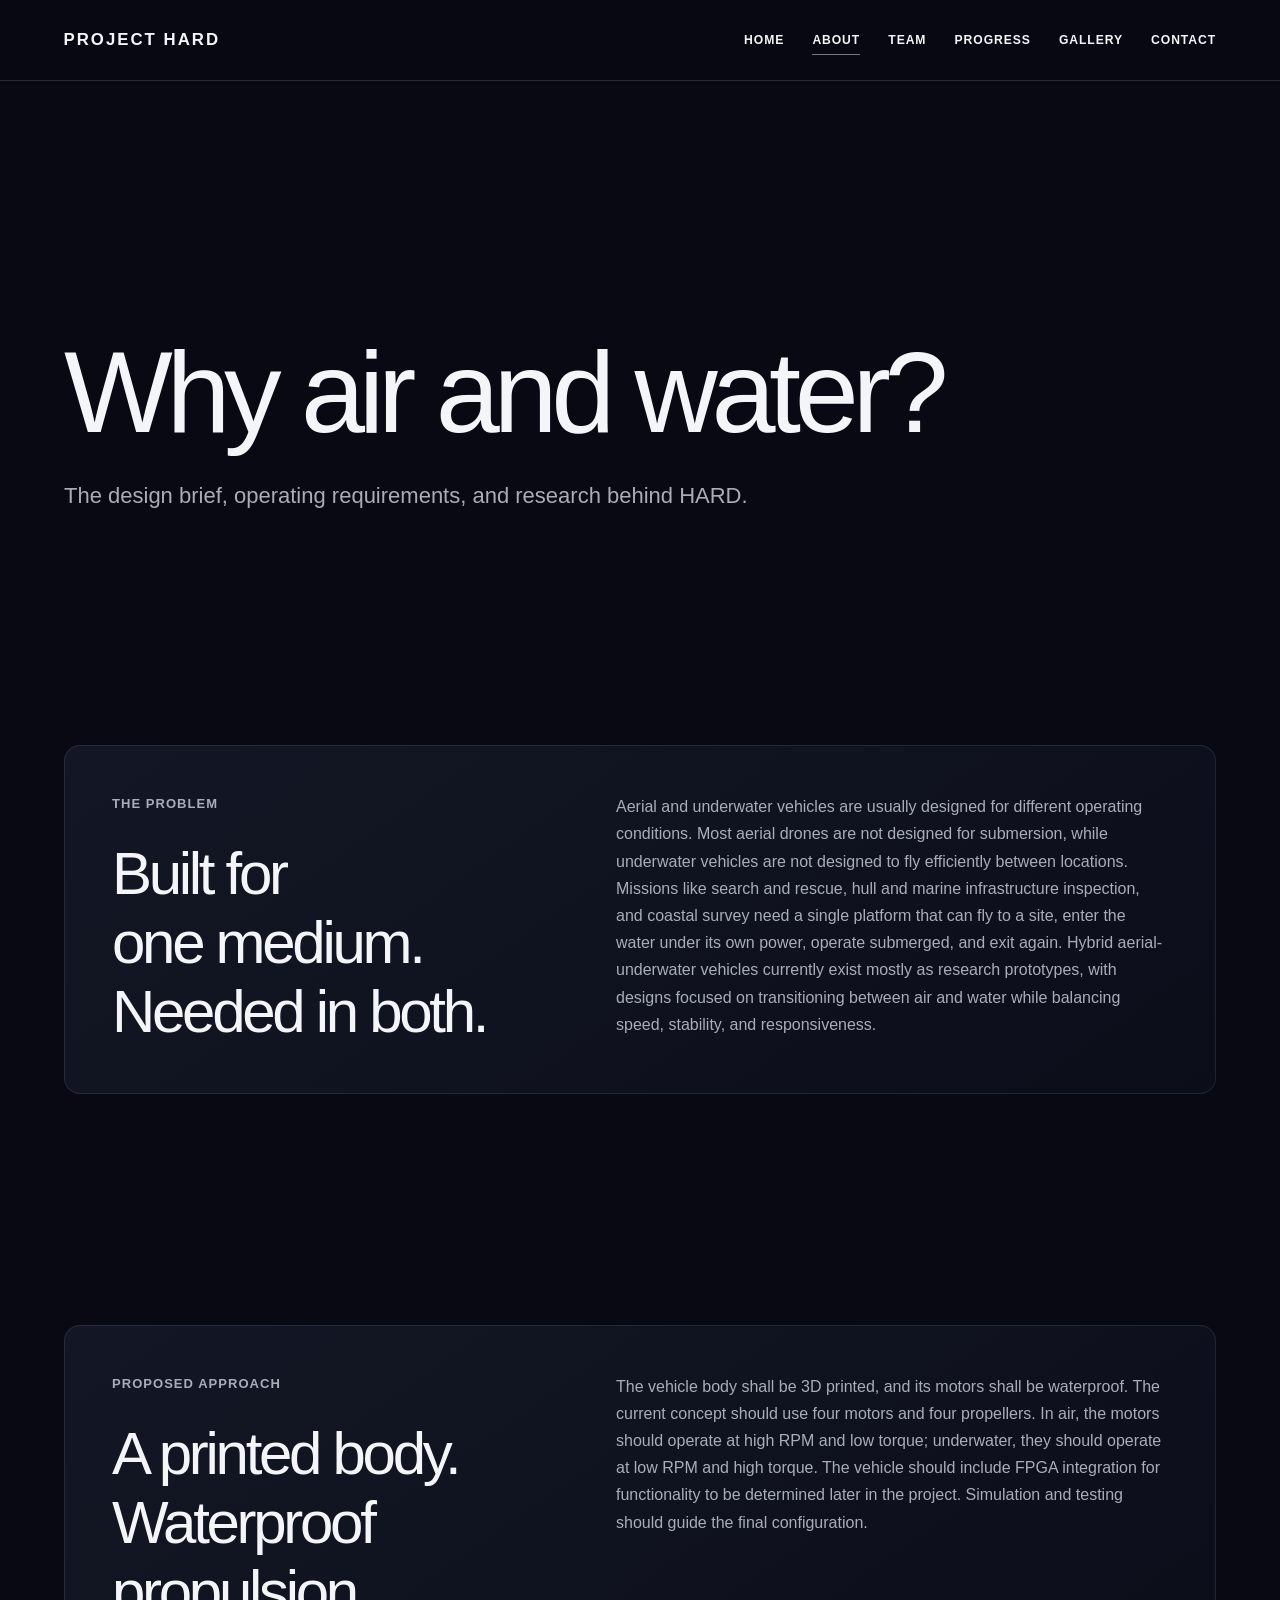
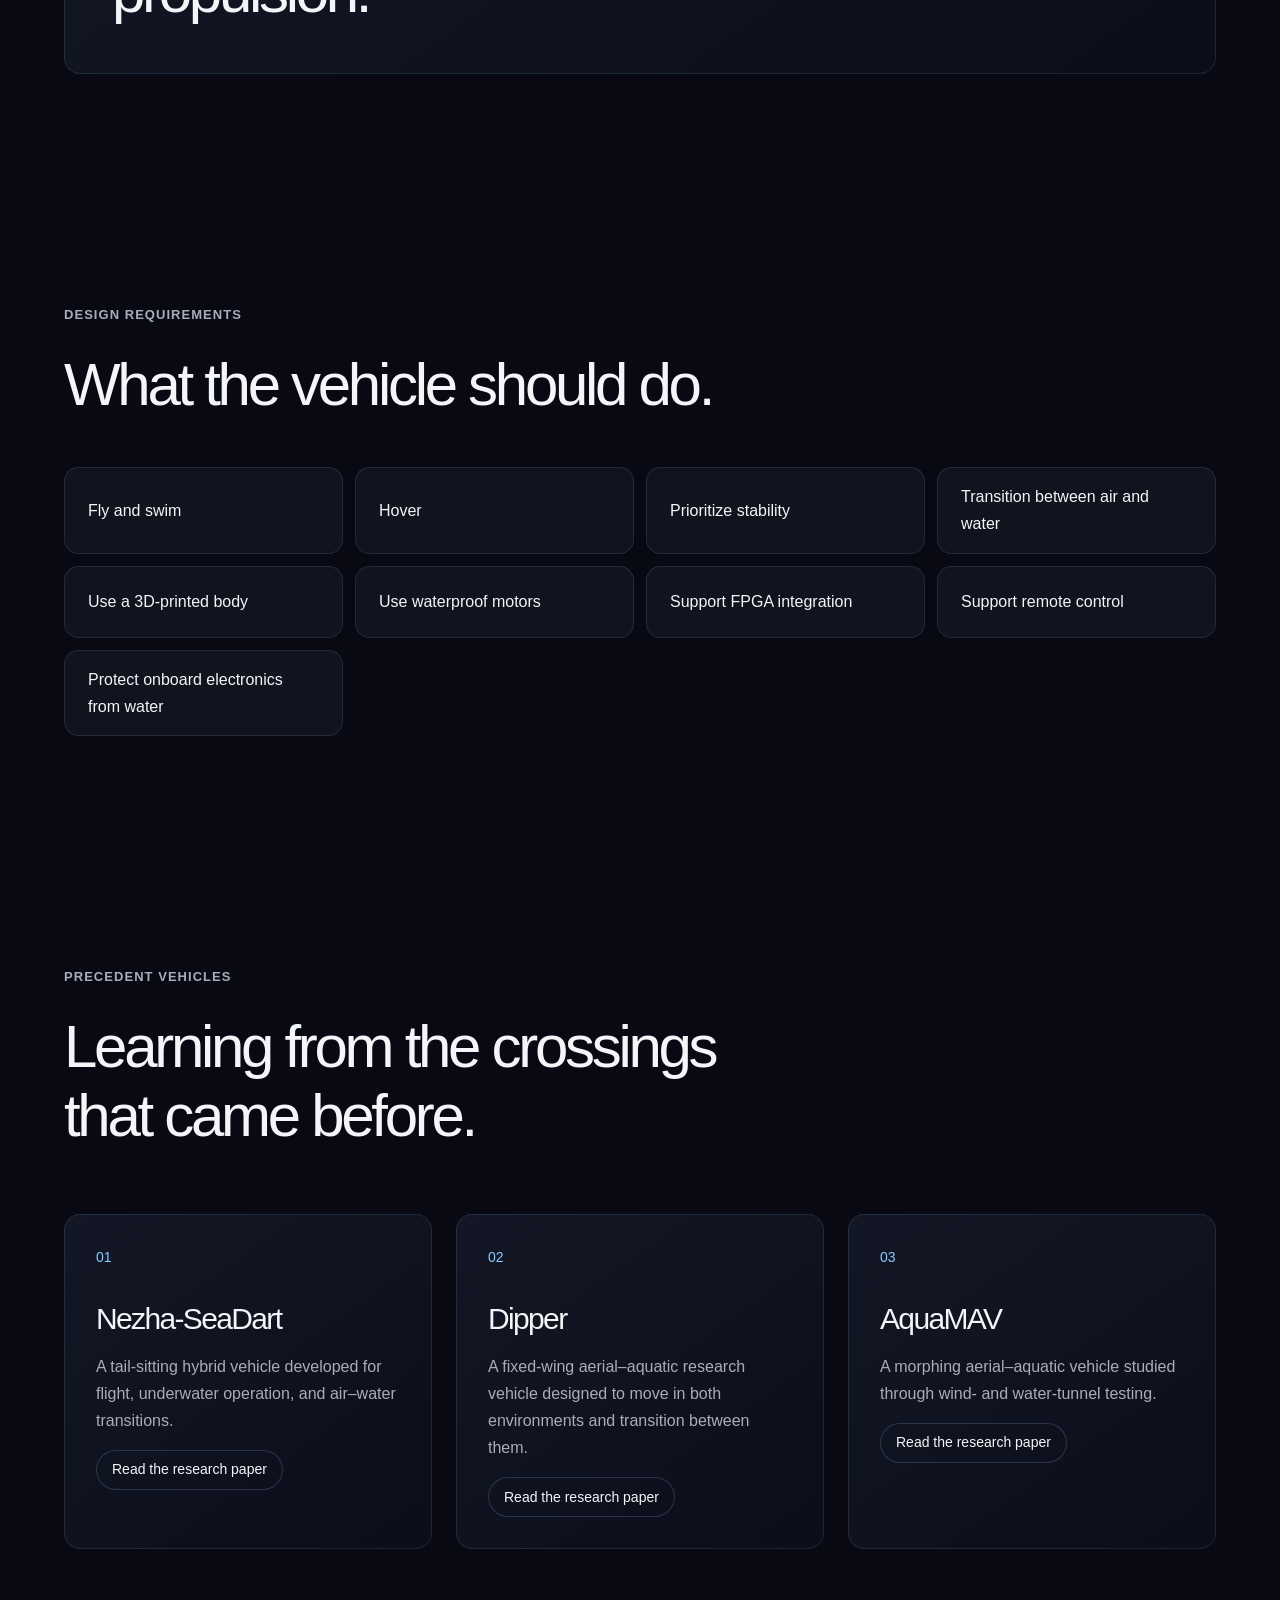
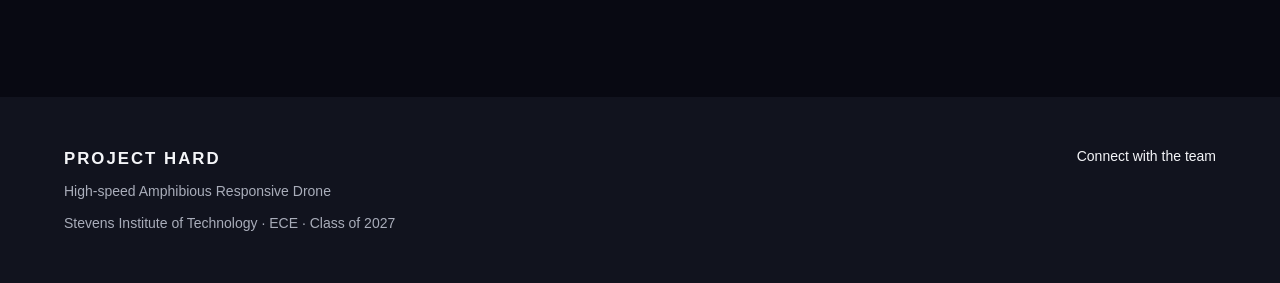
==== commit df602403: "Refine About page panels and links" ====
--- a/about.html
+++ b/about.html
@@ -16,7 +16,7 @@
   <link rel="icon" type="image/svg+xml" href="assets/img/favicon.svg">
   <link rel="stylesheet" href="assets/css/reset.css">
   <link rel="stylesheet" href="assets/css/theme.css">
-  <link rel="stylesheet" href="assets/css/main.css">
+  <link rel="stylesheet" href="assets/css/main.css?v=20260916-2">
   <script src="assets/js/include.js" defer></script>
   <script src="assets/js/reveal.js" defer></script>
 </head>
@@ -28,8 +28,8 @@
       <h1>Why air and water?</h1>
       <p class="lead">The design brief, operating requirements, and research behind HARD.</p>
     </section>
-    <section class="section rule"><div class="container split reveal"><div><p class="eyebrow">The problem</p><h2>Built for one medium.<br>Needed in both.</h2></div><div><!-- DRAFT: team to review --><p>Aerial and underwater vehicles are usually designed for different operating conditions. Most aerial drones are not designed for submersion, while underwater vehicles are not designed to fly efficiently between locations. Missions like search and rescue, hull and marine infrastructure inspection, and coastal survey need a single platform that can fly to a site, enter the water under its own power, operate submerged, and exit again. Hybrid aerial-underwater vehicles currently exist mostly as research prototypes, with designs focused on transitioning between air and water while balancing speed, stability, and responsiveness.</p></div></div></section>
-    <section class="section rule"><div class="container split reveal"><div><p class="eyebrow">Proposed approach</p><h2>A printed body.<br>Waterproof propulsion.</h2></div><div><!-- DRAFT: team to review --><p>The vehicle body shall be 3D printed, and its motors shall be waterproof. The current concept should use four motors and four propellers. In air, the motors should operate at high RPM and low torque; underwater, they should operate at low RPM and high torque. The vehicle should include FPGA integration for functionality to be determined later in the project. Simulation and testing should guide the final configuration.</p></div></div></section>
+    <section class="section"><div class="container split reveal info-panel"><div><p class="eyebrow">The problem</p><h2>Built for one medium.<br>Needed in both.</h2></div><div><!-- DRAFT: team to review --><p>Aerial and underwater vehicles are usually designed for different operating conditions. Most aerial drones are not designed for submersion, while underwater vehicles are not designed to fly efficiently between locations. Missions like search and rescue, hull and marine infrastructure inspection, and coastal survey need a single platform that can fly to a site, enter the water under its own power, operate submerged, and exit again. Hybrid aerial-underwater vehicles currently exist mostly as research prototypes, with designs focused on transitioning between air and water while balancing speed, stability, and responsiveness.</p></div></div></section>
+    <section class="section"><div class="container split reveal info-panel"><div><p class="eyebrow">Proposed approach</p><h2>A printed body.<br>Waterproof propulsion.</h2></div><div><!-- DRAFT: team to review --><p>The vehicle body shall be 3D printed, and its motors shall be waterproof. The current concept should use four motors and four propellers. In air, the motors should operate at high RPM and low torque; underwater, they should operate at low RPM and high torque. The vehicle should include FPGA integration for functionality to be determined later in the project. Simulation and testing should guide the final configuration.</p></div></div></section>
     <section class="section rule"><div class="container reveal"><p class="eyebrow">Design requirements</p><h2>What the vehicle should do.</h2><ul class="requirements"><li>Fly and swim</li><li>Hover</li><li>Prioritize stability</li><li>Transition between air and water</li><li>Use a 3D-printed body</li><li>Use waterproof motors</li><li>Support FPGA integration</li><li>Support remote control</li><li>Protect onboard electronics from water</li></ul></div></section>
     <section class="section rule"><div class="container"><p class="eyebrow">Precedent vehicles</p><h2>Learning from the crossings<br>that came before.</h2><div class="feature-grid precedents">
       <article class="reveal"><span class="number">01</span><h3>Nezha-SeaDart</h3><p>A tail-sitting hybrid vehicle developed for flight, underwater operation, and air–water transitions.</p><p><a href="https://doi.org/10.1002/rob.22399">Read the research paper</a></p></article>
--- a/assets/css/main.css
+++ b/assets/css/main.css
@@ -3,8 +3,8 @@
 @view-transition { navigation: auto; }
 ::view-transition-old(root), ::view-transition-new(root) { animation-duration: 260ms; animation-timing-function: var(--ease); }
 body { background: var(--canvas); color: var(--text); font: var(--text-base)/var(--leading-body) var(--font); }
-a { color: inherit; text-decoration-color: var(--accent); text-underline-offset: var(--space-1); }
-a:hover { color: var(--hero-accent); text-decoration-thickness: var(--focus-width); }
+a { color: inherit; text-decoration: none; }
+a:hover { color: var(--hero-accent); }
 :focus-visible { outline: var(--focus-width) solid var(--accent-bright); outline-offset: var(--focus-offset); }
 button { color: inherit; }
 h1, h2, h3 { font-weight: var(--weight-light); line-height: var(--leading-heading); letter-spacing: var(--tracking-tight); text-wrap: balance; }
@@ -15,26 +15,39 @@
 p + p { margin-top: var(--space-5); }
 .container { width: min(calc(100% - var(--gutter) * 2), var(--content-width)); margin-inline: auto; }
 .section { padding-block: var(--section-space); }
-.rule { border-top: var(--rule) solid var(--line); }
+.rule { border-top: 0; }
 .eyebrow { color: var(--muted); font: var(--text-xs)/var(--leading-body) var(--mono); font-weight: var(--weight-bold); letter-spacing: var(--tracking-label); text-transform: uppercase; margin-bottom: var(--space-5); }
 .lead { color: var(--muted); font-size: var(--text-lead); margin-top: var(--space-6); }
 .muted { color: var(--muted); }
 .skip-link { position: fixed; top: var(--space-4); left: var(--space-4); z-index: 100; padding: var(--space-3) var(--space-5); background: var(--canvas); transform: translateY(-200%); }
 .skip-link:focus { transform: translateY(0); }
 /* Shared header: all page links are edited in partials/header.html. */
-.site-header { position: fixed; inset: var(--zero) var(--zero) auto; z-index: 20; isolation: isolate; min-height: var(--nav-height); background: var(--nav-bg); border-bottom: var(--rule) solid var(--line); transition: background var(--duration-fast), border-color var(--duration-fast); }
-.home .site-header:not(.is-scrolled):not(.menu-open) { background: var(--transparent); color: var(--text); border-color: var(--transparent); }
-.home .site-header:not(.is-scrolled):not(.menu-open)::before { content: ""; position: absolute; z-index: -1; pointer-events: none; inset: 0 0 -6rem; background: linear-gradient(180deg, rgba(8, 9, 18, 0.98) 0%, rgba(8, 9, 18, 0.86) 30%, rgba(8, 9, 18, 0.5) 62%, rgba(8, 9, 18, 0.16) 84%, transparent 100%); backdrop-filter: blur(14px); -webkit-backdrop-filter: blur(14px); -webkit-mask-image: linear-gradient(180deg, #000 0%, rgba(0, 0, 0, 0.9) 55%, transparent 100%); mask-image: linear-gradient(180deg, #000 0%, rgba(0, 0, 0, 0.9) 55%, transparent 100%); }
+.site-header { position: fixed; inset: var(--zero) var(--zero) auto; z-index: 20; isolation: isolate; min-height: var(--nav-height); background: var(--nav-bg); border-bottom: var(--rule) solid var(--line); transition: background var(--duration-fast), border-color var(--duration-fast), opacity 420ms var(--ease); }
+.site-header.is-away { opacity: 0; pointer-events: none; }
+.home .site-header:not(.menu-open) { background: transparent; color: var(--text); border-color: transparent; }
 .site-header.is-scrolled { background: var(--nav-bg); backdrop-filter: blur(var(--space-3)); border-color: var(--line); }
-.nav-shell { min-height: var(--nav-height); display: flex; align-items: center; justify-content: space-between; gap: var(--space-5); }
-.brand { font-size: var(--text-base); font-weight: 700; color: inherit; text-decoration: none; letter-spacing: 0.08em; }
+.home .site-header.is-scrolled:not(.menu-open) { background: transparent; border-color: transparent; backdrop-filter: none; box-shadow: none; }
+.nav-shell { min-height: var(--nav-height); display: flex; align-items: center; justify-content: space-between; gap: clamp(2rem, 5vw, 5rem); }
+.brand { flex: 0 0 auto; font-size: 1.05rem; font-weight: 700; color: inherit; text-decoration: none; letter-spacing: 0.12em; line-height: 1; }
 .brand span { color: var(--hero-accent); }
 .nav-links { display: grid; gap: var(--space-2); list-style: none; margin: var(--zero); padding: var(--space-4) var(--gutter) var(--space-6); position: absolute; top: 100%; left: var(--zero); width: 100%; max-height: 0; overflow: hidden; visibility: hidden; opacity: 0; transform: translateY(-0.5rem); pointer-events: none; background: var(--canvas); color: var(--text); border-bottom: var(--rule) solid var(--line); transition: max-height 320ms var(--ease), opacity var(--duration-fast), transform var(--duration-fast), visibility var(--duration-fast); }
 .nav-links.is-open { max-height: 28rem; visibility: visible; opacity: 1; transform: translateY(0); pointer-events: auto; }
-.nav-links a { display: block; padding-block: var(--space-2); color: inherit; text-decoration: none; font-size: var(--text-sm); transition: color var(--duration-fast), opacity var(--duration-fast); }
-.nav-links a:hover { opacity: 0.72; }
-.nav-links a[aria-current] { color: var(--text); text-decoration: underline; text-decoration-color: var(--accent); text-decoration-thickness: 2px; text-underline-offset: var(--space-2); }
-.menu-toggle { background: var(--transparent); border: var(--rule) solid var(--line); padding: var(--space-2) var(--space-4); border-radius: var(--radius); min-height: var(--control-size); }
+.nav-links a { position: relative; display: block; padding-block: var(--space-2); color: inherit; text-decoration: none; font-size: 0.76rem; font-weight: 700; letter-spacing: 0.075em; text-transform: uppercase; transition: color var(--duration-fast); }
+.nav-links a::after { content: ""; position: absolute; left: 0; right: 0; bottom: 0.2rem; height: 1px; background: currentColor; transform: scaleX(0); transform-origin: right center; transition: transform 340ms var(--ease); }
+.nav-links a:hover::after, .nav-links a:focus-visible::after { transform: scaleX(1); transform-origin: left center; }
+.nav-links a[aria-current] { color: var(--text); }
+.nav-links a[aria-current]::after { transform: scaleX(1); opacity: 0.48; }
+.menu-toggle { width: var(--control-size); height: var(--control-size); display: grid; place-content: center; gap: 5px; background: var(--transparent); border: 0; padding: var(--space-2); }
+.menu-toggle span { display: block; width: 1.45rem; height: 1px; background: currentColor; transform-origin: center; transition: transform 320ms var(--ease), opacity 220ms ease; }
+.menu-toggle[aria-expanded="true"] span:nth-child(1) { transform: translateY(6px) rotate(45deg); }
+.menu-toggle[aria-expanded="true"] span:nth-child(2) { opacity: 0; transform: scaleX(0); }
+.menu-toggle[aria-expanded="true"] span:nth-child(3) { transform: translateY(-6px) rotate(-45deg); }
+.site-header .brand, .site-header .menu-toggle, .site-header .nav-links li { animation: nav-enter 620ms var(--ease) both; }
+.site-header .nav-links li:nth-child(2) { animation-delay: 45ms; }
+.site-header .nav-links li:nth-child(3) { animation-delay: 90ms; }
+.site-header .nav-links li:nth-child(4) { animation-delay: 135ms; }
+.site-header .nav-links li:nth-child(5) { animation-delay: 180ms; }
+.site-header .nav-links li:nth-child(6) { animation-delay: 225ms; }
 /* Hero: a media wrapper makes the generated scene replaceable in one line. */
 .hero { position: relative; overflow: hidden; min-height: var(--hero-min-height); height: 100svh; max-height: 67.5rem; background: var(--hero-canvas); color: var(--hero-text); display: flex; align-items: flex-end; border-bottom: var(--rule) solid var(--line); }
 .hero-media { position: absolute; inset: var(--zero); overflow: hidden; }
@@ -57,18 +70,22 @@
 .button-primary { color: #fff; background: var(--accent); border-color: var(--hero-accent); }
 .hero .button { color: var(--hero-text); border-color: var(--hero-line); }
 .hero .button-primary { background: var(--hero-accent); color: var(--hero-canvas); }
-/* Editorial layout: separate content with space and hairline rules. */
+/* Editorial layout: separate content with space and softly surfaced groups. */
 .page-heading { padding-top: calc(var(--nav-height) + var(--section-space)); padding-bottom: var(--section-space); min-height: min(70svh, 44rem); display: flex; flex-direction: column; justify-content: flex-end; }
 .page-heading h1 { font-size: clamp(3.75rem, 9vw, 8rem); line-height: 0.92; max-width: 64rem; }
 .split { display: grid; gap: var(--space-7); }
+.info-panel { padding: var(--space-7); background: linear-gradient(145deg, rgba(20, 24, 38, 0.94), rgba(12, 15, 27, 0.8)); border-radius: 1rem; box-shadow: inset 0 0 0 var(--rule) rgba(138, 201, 255, 0.12); }
+.info-panel > div:last-child { color: var(--muted); }
 .stack > * + * { margin-top: var(--space-6); }
-.feature-grid { display: grid; gap: var(--space-7); margin-top: var(--space-8); }
-.feature-grid article { border-top: var(--rule) solid var(--line); padding-top: var(--space-6); }
+.feature-grid { display: grid; gap: var(--space-5); margin-top: var(--space-8); }
+.feature-grid article { min-height: 100%; padding: var(--space-6); background: linear-gradient(145deg, rgba(20, 24, 38, 0.94), rgba(12, 15, 27, 0.8)); border-radius: 1rem; box-shadow: inset 0 0 0 var(--rule) rgba(138, 201, 255, 0.12); }
 .feature-grid p { color: var(--muted); margin-top: var(--space-4); }
+.feature-grid p a { display: inline-flex; align-items: center; min-height: 2.5rem; padding: var(--space-2) var(--space-4); border-radius: 999px; box-shadow: inset 0 0 0 var(--rule) rgba(138, 201, 255, 0.2); color: var(--text); font-size: var(--text-sm); transition: color var(--duration-fast), background var(--duration-fast), box-shadow var(--duration-fast); }
+.feature-grid p a:hover { color: var(--hero-canvas); background: var(--hero-accent); box-shadow: inset 0 0 0 var(--rule) var(--hero-accent); }
 .number { display: block; color: var(--hero-accent); font: var(--text-sm)/var(--leading-body) var(--mono); margin-bottom: var(--space-6); }
-.requirements { list-style: none; display: flex; flex-wrap: wrap; gap: var(--space-3) var(--space-6); margin: var(--space-7) var(--zero) var(--zero); padding: var(--zero); }
-.requirements li { padding-block: var(--space-3); border-bottom: var(--rule) solid var(--line); }
-.subsystem { padding-block: var(--space-7); border-top: var(--rule) solid var(--line); display: grid; gap: var(--space-6); scroll-margin-top: var(--nav-height); }
+.requirements { list-style: none; display: grid; grid-template-columns: repeat(auto-fit, minmax(min(100%, 15rem), 1fr)); gap: var(--space-3); margin: var(--space-7) var(--zero) var(--zero); padding: var(--zero); }
+.requirements li { display: flex; align-items: center; min-height: 4.5rem; padding: var(--space-4) var(--space-5); background: var(--surface); border-radius: 0.9rem; box-shadow: inset 0 0 0 var(--rule) rgba(138, 201, 255, 0.13); }
+.subsystem { padding: var(--space-7); background: var(--surface); border-radius: 1rem; box-shadow: inset 0 0 0 var(--rule) rgba(138, 201, 255, 0.1); display: grid; gap: var(--space-6); scroll-margin-top: var(--nav-height); }
 .subsystem p { color: var(--muted); }
 .subsystem .summary { color: var(--text); font-size: var(--text-lead); margin-bottom: var(--space-5); }
 .subsystem-nav { display: flex; flex-wrap: wrap; gap: var(--space-3) var(--space-6); margin-top: var(--space-7); }
@@ -80,8 +97,8 @@
 .team-card .eyebrow { margin: var(--space-3) var(--zero); }
 .team-card .profile-link { display: inline-block; padding-block: var(--space-3); margin-top: var(--space-3); }
 /* Timeline: statuses include words, so color is never the sole signal. */
-.timeline { list-style: none; padding: var(--zero); margin: var(--zero); }
-.milestone { border-top: var(--rule) solid var(--line); padding-block: var(--space-6); display: grid; gap: var(--space-5); }
+.timeline { list-style: none; padding: var(--zero); margin: var(--zero); display: grid; gap: var(--space-3); }
+.milestone { padding: var(--space-6); background: var(--surface); border-radius: 1rem; box-shadow: inset 0 0 0 var(--rule) rgba(138, 201, 255, 0.1); display: grid; gap: var(--space-5); }
 .milestone p { margin-top: var(--space-3); color: var(--muted); }
 .status { display: inline-block; font: var(--text-sm)/var(--leading-body) var(--mono); color: var(--muted); margin-top: var(--space-3); }
 .status.complete, .status.in-progress { color: var(--hero-accent); }
@@ -107,7 +124,7 @@
 .lightbox-controls { display: flex; justify-content: space-between; gap: var(--space-4); margin-top: var(--space-5); }
 body.modal-open { overflow: hidden; }
 /* Shared footer and useful empty/error states. */
-.site-footer { border-top: var(--rule) solid var(--line); padding-block: var(--space-7); }
+.site-footer { margin-top: var(--space-6); padding-block: var(--space-7); background: var(--surface); }
 .footer-grid { display: flex; flex-wrap: wrap; justify-content: space-between; gap: var(--space-6); }
 .footer-grid p { color: var(--muted); font-size: var(--text-sm); margin-top: var(--space-2); }
 .footer-links { display: flex; flex-wrap: wrap; gap: var(--space-5); align-items: flex-start; font-size: var(--text-sm); }
@@ -117,10 +134,12 @@
 .reveal { transition: opacity var(--duration-reveal) var(--ease), transform var(--duration-reveal) var(--ease); }
 @keyframes mesh-drift { to { transform: scale(1.08) translateX(var(--drift-x)); } }
 @keyframes wire-drift { to { transform: translate(var(--drift-x), var(--drift-y)) rotate(2deg); } }
+@keyframes nav-enter { from { opacity: 0; transform: translateY(-0.85rem); } to { opacity: 1; transform: translateY(0); } }
 /* Layout breakpoint: 768px matches the navigation media query in include.js. */
 @media (min-width: 768px) {
   .menu-toggle { display: none; }
-  .nav-links, .nav-links.is-open { display: flex; position: static; width: auto; max-height: none; overflow: visible; visibility: visible; opacity: 1; transform: none; pointer-events: auto; background: var(--transparent); color: inherit; border: var(--zero); padding: var(--zero); gap: var(--space-5); }
+  .nav-shell nav { margin-left: auto; }
+  .nav-links, .nav-links.is-open { display: flex; position: static; width: auto; max-height: none; overflow: visible; visibility: visible; opacity: 1; transform: none; pointer-events: auto; background: var(--transparent); color: inherit; border: var(--zero); padding: var(--zero); gap: clamp(1.2rem, 2.2vw, 2.2rem); }
   .split { grid-template-columns: 0.85fr 1.15fr; gap: var(--space-9); }
   .feature-grid { grid-template-columns: repeat(3, 1fr); }
   .team-grid, .gallery-grid { grid-template-columns: repeat(2, 1fr); }
@@ -142,7 +161,7 @@
 .hero.motion-ready .hero-mesh { animation: mesh-drift var(--duration-drift) var(--ease) infinite alternate; }
 .hero.motion-ready .hero-wireframe { animation: wire-drift var(--duration-drift) var(--ease) infinite alternate; }
 .hero.motion-paused .hero-mesh, .hero.motion-paused .hero-wireframe { animation-play-state: paused; }
-.motion-toggle { color: var(--hero-muted); background: var(--transparent); border: var(--zero); padding: var(--zero); min-height: var(--control-size); font-size: var(--text-sm); text-decoration: underline; text-underline-offset: var(--space-1); }
+.motion-toggle { color: var(--hero-muted); background: var(--transparent); border: var(--zero); padding: var(--zero); min-height: var(--control-size); font-size: var(--text-sm); text-decoration: none; }
 .hero-meta { align-items: center; }
 
 /* Keep links and keyboard focus legible over the dark hero in either palette. */
